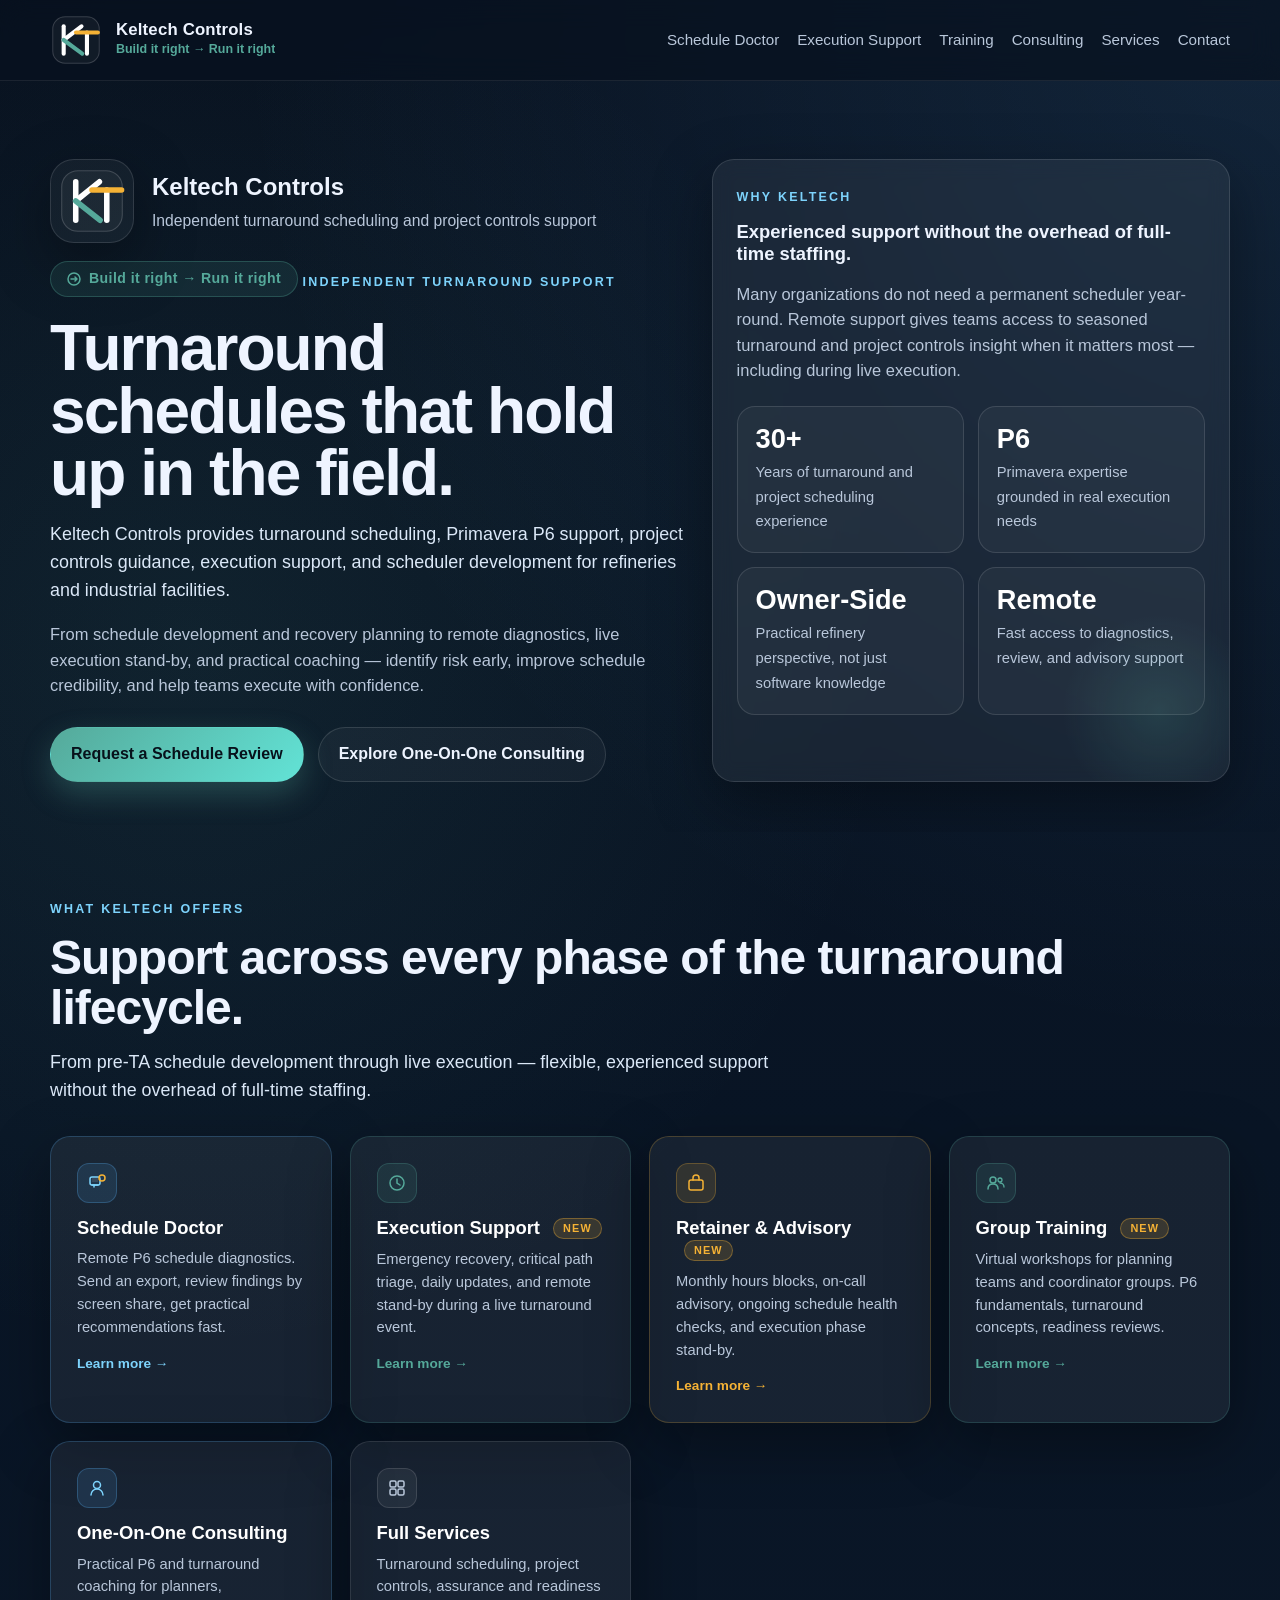
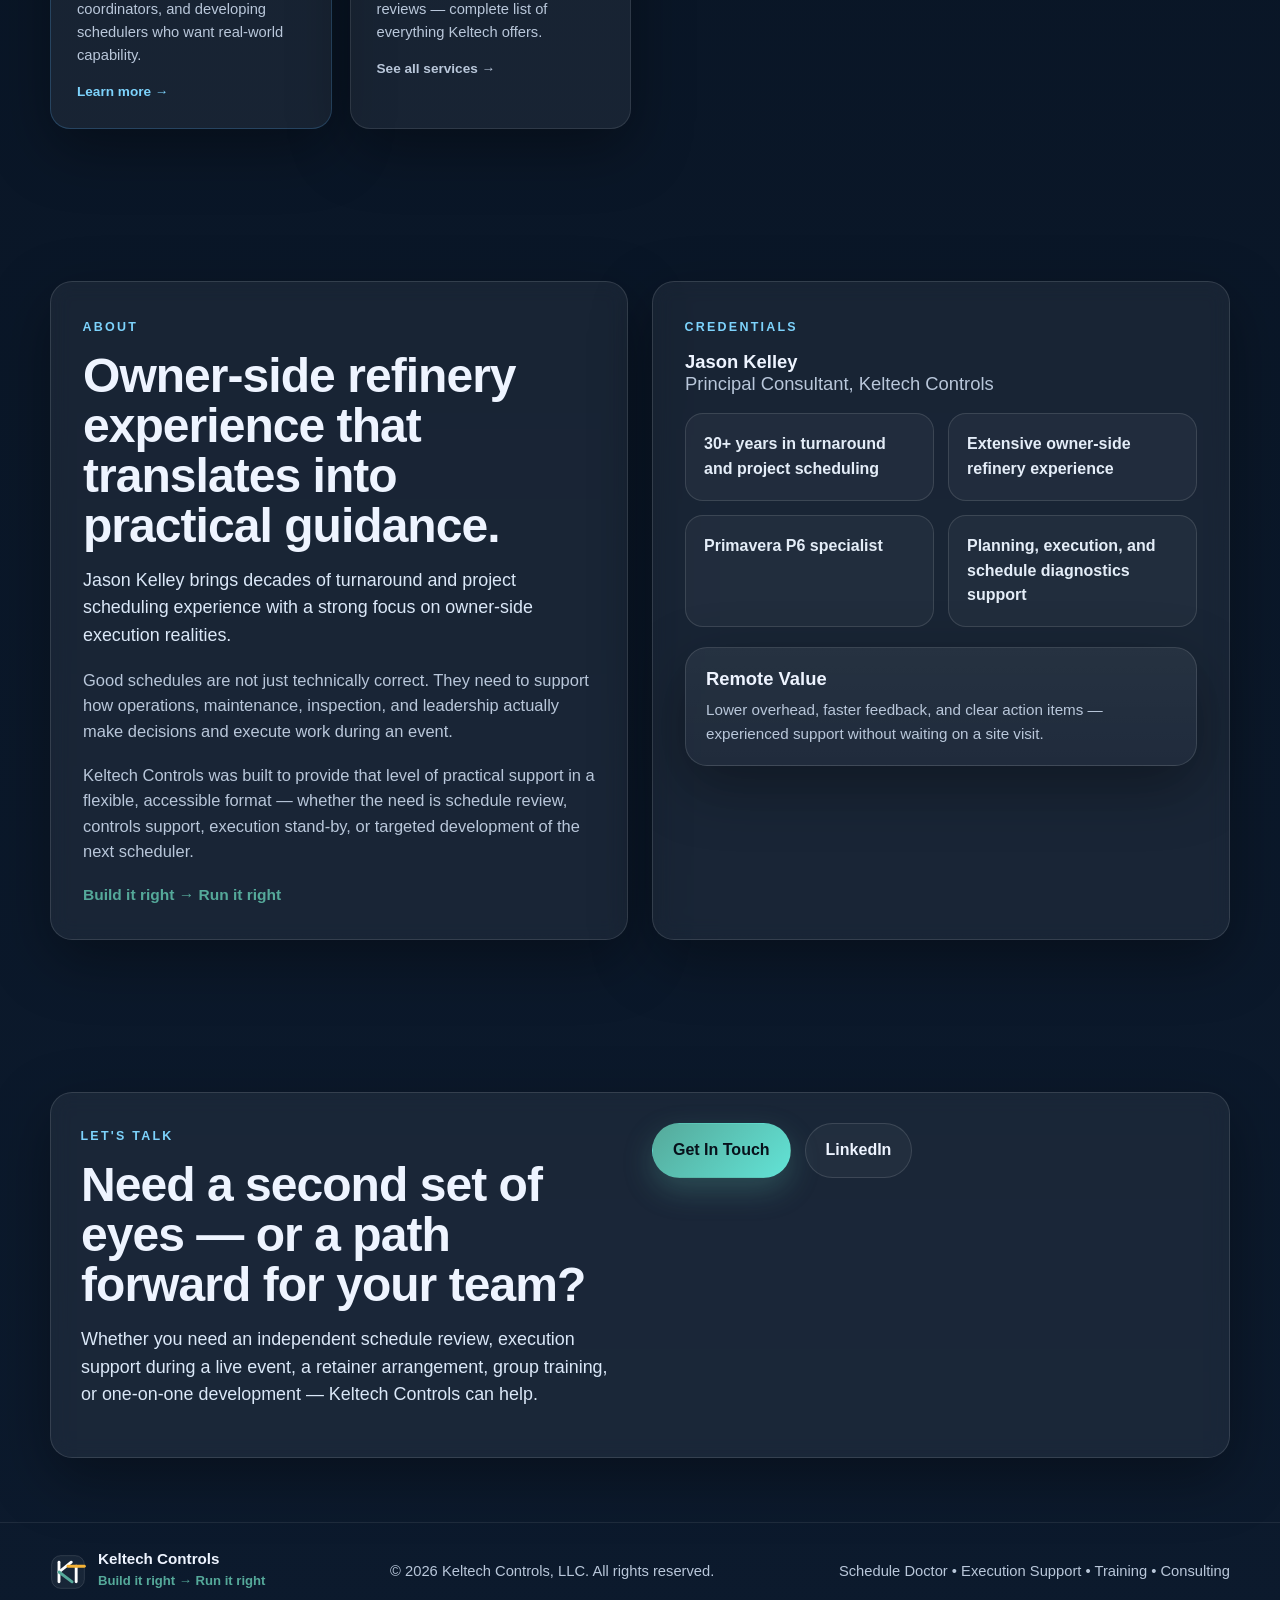
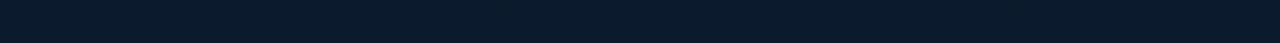
==== index.html @ 92274971 "Update index.html" ====
<!DOCTYPE html>
<html lang="en">
<head>
  <meta charset="UTF-8" />
  <meta name="viewport" content="width=device-width, initial-scale=1.0" />
  <title>Keltech Controls | Turnaround Scheduling and Project Controls</title>
  <meta name="description" content="Keltech Controls provides turnaround scheduling, Primavera P6 support, Schedule Doctor remote diagnostics, execution support, retainer advisory, group training, and one-on-one scheduler development for refineries and industrial facilities." />
  <link rel="stylesheet" href="css/shared.css" />
</head>
<body>

  <!-- NAV -->
  <div class="nav-wrap">
    <div class="container nav">
      <a class="brand" href="index.html">
        <svg class="brand-mark" viewBox="0 0 76 76" fill="none" xmlns="http://www.w3.org/2000/svg" aria-hidden="true">
          <rect x="4" y="4" width="68" height="68" rx="18" fill="rgba(255,255,255,0.04)" stroke="rgba(255,255,255,0.18)" stroke-width="1.5"/>
          <line x1="20" y1="18" x2="20" y2="58" stroke="#FFFFFF" stroke-width="6" stroke-linecap="round"/>
          <line x1="20" y1="38" x2="46" y2="18" stroke="#FFFFFF" stroke-width="6" stroke-linecap="round"/>
          <line x1="20" y1="38" x2="47" y2="58" stroke="#55A99A" stroke-width="6" stroke-linecap="round"/>
          <line x1="54" y1="27" x2="54" y2="58" stroke="#FFFFFF" stroke-width="6" stroke-linecap="round"/>
          <line x1="38" y1="27" x2="70" y2="27" stroke="#F5B235" stroke-width="6" stroke-linecap="round"/>
        </svg>
        <div class="brand-text">
          <strong>Keltech Controls</strong>
          <span>Build it right &#x2192; Run it right</span>
        </div>
      </a>
      <nav class="nav-links">
        <a href="schedule-doctor.html">Schedule Doctor</a>
        <a href="execution-support.html">Execution Support</a>
        <a href="training.html">Training</a>
        <a href="consulting.html">Consulting</a>
        <a href="services.html">Services</a>
        <a href="contact.html">Contact</a>
      </nav>
    </div>
  </div>

  <main id="top">

    <!-- HERO -->
    <section class="hero" style="padding:78px 0 50px;overflow:hidden">
      <div class="container" style="display:grid;grid-template-columns:1.1fr .9fr;gap:28px;align-items:stretch">
        <div>
          <div style="display:flex;align-items:center;gap:18px;margin-bottom:18px">
            <div style="width:84px;height:84px;flex:0 0 84px;border-radius:24px;display:grid;place-items:center;background:rgba(255,255,255,.04);border:1px solid var(--line);box-shadow:var(--shadow)" aria-hidden="true">
              <svg viewBox="0 0 92 92" width="68" height="68" fill="none" xmlns="http://www.w3.org/2000/svg">
                <rect x="5" y="5" width="82" height="82" rx="22" fill="rgba(255,255,255,0.04)" stroke="rgba(255,255,255,0.18)" stroke-width="1.5"/>
                <line x1="24" y1="20" x2="24" y2="72" stroke="#FFFFFF" stroke-width="7.5" stroke-linecap="round"/>
                <line x1="24" y1="46" x2="56" y2="20" stroke="#FFFFFF" stroke-width="7.5" stroke-linecap="round"/>
                <line x1="24" y1="46" x2="57" y2="72" stroke="#55A99A" stroke-width="7.5" stroke-linecap="round"/>
                <line x1="66" y1="31" x2="66" y2="72" stroke="#FFFFFF" stroke-width="7.5" stroke-linecap="round"/>
                <line x1="46" y1="31" x2="86" y2="31" stroke="#F5B235" stroke-width="7.5" stroke-linecap="round"/>
              </svg>
            </div>
            <div>
              <strong style="display:block;font-size:1.5rem;margin-bottom:4px">Keltech Controls</strong>
              <span style="color:var(--muted);font-size:.98rem">Independent turnaround scheduling and project controls support</span>
            </div>
          </div>

          <div class="tagline-pill">
            <svg width="14" height="14" viewBox="0 0 14 14" fill="none" aria-hidden="true">
              <circle cx="7" cy="7" r="6" stroke="#55A99A" stroke-width="1.5"/>
              <path d="M4 7h6M8 5l2 2-2 2" stroke="#55A99A" stroke-width="1.5" stroke-linecap="round" stroke-linejoin="round"/>
            </svg>
            Build it right &#x2192; Run it right
          </div>

          <div class="eyebrow">Independent Turnaround Support</div>
          <h1>Turnaround schedules that hold up in the field.</h1>
          <p class="lead">Keltech Controls provides turnaround scheduling, Primavera P6 support, project controls guidance, execution support, and scheduler development for refineries and industrial facilities.</p>
          <p>From schedule development and recovery planning to remote diagnostics, live execution stand-by, and practical coaching — identify risk early, improve schedule credibility, and help teams execute with confidence.</p>
          <div class="btn-row">
            <a class="btn btn-primary" href="contact.html">Request a Schedule Review</a>
            <a class="btn btn-secondary" href="consulting.html">Explore One-On-One Consulting</a>
          </div>
        </div>

        <div class="glass" style="padding:24px;position:relative;overflow:hidden">
          <div style="content:'';position:absolute;inset:auto -40px -40px auto;width:220px;height:220px;background:radial-gradient(circle,rgba(85,169,154,.18),transparent 62%);pointer-events:none"></div>
          <div class="eyebrow">Why Keltech</div>
          <h3>Experienced support without the overhead of full-time staffing.</h3>
          <p>Many organizations do not need a permanent scheduler year-round. Remote support gives teams access to seasoned turnaround and project controls insight when it matters most — including during live execution.</p>
          <div class="stats">
            <div class="stat"><strong>30+</strong><span>Years of turnaround and project scheduling experience</span></div>
            <div class="stat"><strong>P6</strong><span>Primavera expertise grounded in real execution needs</span></div>
            <div class="stat"><strong>Owner-Side</strong><span>Practical refinery perspective, not just software knowledge</span></div>
            <div class="stat"><strong>Remote</strong><span>Fast access to diagnostics, review, and advisory support</span></div>
          </div>
        </div>
      </div>
    </section>

    <!-- SERVICES OVERVIEW GRID -->
    <section class="section-tight">
      <div class="container">
        <div class="eyebrow">What Keltech Offers</div>
        <h2>Support across every phase of the turnaround lifecycle.</h2>
        <p class="lead" style="max-width:720px">From pre-TA schedule development through live execution — flexible, experienced support without the overhead of full-time staffing.</p>

        <div style="display:grid;grid-template-columns:repeat(auto-fit,minmax(260px,1fr));gap:18px;margin-top:32px">

          <!-- Schedule Doctor -->
          <a href="schedule-doctor.html" style="display:block;text-decoration:none">
            <div class="card" style="border-color:rgba(94,182,255,.22);transition:.2s ease;cursor:pointer" onmouseover="this.style.borderColor='rgba(94,182,255,.5)'" onmouseout="this.style.borderColor='rgba(94,182,255,.22)'">
              <div style="width:40px;height:40px;border-radius:12px;background:rgba(94,182,255,.12);border:1px solid rgba(94,182,255,.25);display:grid;place-items:center;margin-bottom:14px">
                <svg width="20" height="20" viewBox="0 0 20 20" fill="none"><rect x="3" y="4" width="10" height="8" rx="2" stroke="#7DD3FC" stroke-width="1.5"/><line x1="5" y1="12" x2="11" y2="12" stroke="#7DD3FC" stroke-width="1.5" stroke-linecap="round"/><line x1="7" y1="12" x2="7" y2="14" stroke="#7DD3FC" stroke-width="1.5" stroke-linecap="round"/><line x1="5" y1="6" x2="11" y2="6" stroke="rgba(255,255,255,.2)" stroke-width="1"/><line x1="5" y1="8" x2="11" y2="8" stroke="rgba(255,255,255,.2)" stroke-width="1"/><circle cx="15" cy="5" r="3" stroke="#F5B235" stroke-width="1.5"/></svg>
              </div>
              <h3 style="color:#fff;margin-bottom:8px">Schedule Doctor</h3>
              <p style="font-size:.92rem;margin:0">Remote P6 schedule diagnostics. Send an export, review findings by screen share, get practical recommendations fast.</p>
              <div style="margin-top:14px;font-size:.85rem;color:var(--blue2);font-weight:600">Learn more &#x2192;</div>
            </div>
          </a>

          <!-- Execution Support -->
          <a href="execution-support.html" style="display:block;text-decoration:none">
            <div class="card" style="border-color:rgba(85,169,154,.22);transition:.2s ease;cursor:pointer" onmouseover="this.style.borderColor='rgba(85,169,154,.5)'" onmouseout="this.style.borderColor='rgba(85,169,154,.22)'">
              <div style="width:40px;height:40px;border-radius:12px;background:rgba(85,169,154,.12);border:1px solid rgba(85,169,154,.25);display:grid;place-items:center;margin-bottom:14px">
                <svg width="20" height="20" viewBox="0 0 20 20" fill="none"><circle cx="10" cy="10" r="7" stroke="#55A99A" stroke-width="1.5"/><path d="M10 6v4l3 2" stroke="#55A99A" stroke-width="1.5" stroke-linecap="round"/></svg>
              </div>
              <h3 style="color:#fff;margin-bottom:8px">Execution Support <span class="new-badge">New</span></h3>
              <p style="font-size:.92rem;margin:0">Emergency recovery, critical path triage, daily updates, and remote stand-by during a live turnaround event.</p>
              <div style="margin-top:14px;font-size:.85rem;color:var(--teal);font-weight:600">Learn more &#x2192;</div>
            </div>
          </a>

          <!-- Retainer -->
          <a href="execution-support.html#retainer" style="display:block;text-decoration:none">
            <div class="card" style="border-color:rgba(245,178,53,.22);transition:.2s ease;cursor:pointer" onmouseover="this.style.borderColor='rgba(245,178,53,.5)'" onmouseout="this.style.borderColor='rgba(245,178,53,.22)'">
              <div style="width:40px;height:40px;border-radius:12px;background:rgba(245,178,53,.12);border:1px solid rgba(245,178,53,.25);display:grid;place-items:center;margin-bottom:14px">
                <svg width="20" height="20" viewBox="0 0 20 20" fill="none"><rect x="3" y="7" width="14" height="10" rx="2" stroke="#F5B235" stroke-width="1.5"/><path d="M7 7V5a3 3 0 016 0v2" stroke="#F5B235" stroke-width="1.5" stroke-linecap="round"/></svg>
              </div>
              <h3 style="color:#fff;margin-bottom:8px">Retainer &amp; Advisory <span class="new-badge">New</span></h3>
              <p style="font-size:.92rem;margin:0">Monthly hours blocks, on-call advisory, ongoing schedule health checks, and execution phase stand-by.</p>
              <div style="margin-top:14px;font-size:.85rem;color:var(--gold);font-weight:600">Learn more &#x2192;</div>
            </div>
          </a>

          <!-- Group Training -->
          <a href="training.html" style="display:block;text-decoration:none">
            <div class="card" style="border-color:rgba(85,169,154,.22);transition:.2s ease;cursor:pointer" onmouseover="this.style.borderColor='rgba(85,169,154,.5)'" onmouseout="this.style.borderColor='rgba(85,169,154,.22)'">
              <div style="width:40px;height:40px;border-radius:12px;background:rgba(85,169,154,.12);border:1px solid rgba(85,169,154,.25);display:grid;place-items:center;margin-bottom:14px">
                <svg width="20" height="20" viewBox="0 0 20 20" fill="none"><circle cx="7" cy="7" r="3" stroke="#55A99A" stroke-width="1.5"/><circle cx="14" cy="7" r="2" stroke="#55A99A" stroke-width="1.3"/><path d="M2 16c0-3 2-5 5-5s5 2 5 5" stroke="#55A99A" stroke-width="1.5" stroke-linecap="round"/><path d="M14 10c2 0 4 1.5 4 4" stroke="#55A99A" stroke-width="1.3" stroke-linecap="round"/></svg>
              </div>
              <h3 style="color:#fff;margin-bottom:8px">Group Training <span class="new-badge">New</span></h3>
              <p style="font-size:.92rem;margin:0">Virtual workshops for planning teams and coordinator groups. P6 fundamentals, turnaround concepts, readiness reviews.</p>
              <div style="margin-top:14px;font-size:.85rem;color:var(--teal);font-weight:600">Learn more &#x2192;</div>
            </div>
          </a>

          <!-- One-on-One -->
          <a href="consulting.html" style="display:block;text-decoration:none">
            <div class="card" style="border-color:rgba(94,182,255,.22);transition:.2s ease;cursor:pointer" onmouseover="this.style.borderColor='rgba(94,182,255,.5)'" onmouseout="this.style.borderColor='rgba(94,182,255,.22)'">
              <div style="width:40px;height:40px;border-radius:12px;background:rgba(94,182,255,.12);border:1px solid rgba(94,182,255,.25);display:grid;place-items:center;margin-bottom:14px">
                <svg width="20" height="20" viewBox="0 0 20 20" fill="none"><circle cx="10" cy="7" r="3.5" stroke="#7DD3FC" stroke-width="1.5"/><path d="M4 17c0-3.5 2.7-6 6-6s6 2.5 6 6" stroke="#7DD3FC" stroke-width="1.5" stroke-linecap="round"/></svg>
              </div>
              <h3 style="color:#fff;margin-bottom:8px">One-On-One Consulting</h3>
              <p style="font-size:.92rem;margin:0">Practical P6 and turnaround coaching for planners, coordinators, and developing schedulers who want real-world capability.</p>
              <div style="margin-top:14px;font-size:.85rem;color:var(--blue2);font-weight:600">Learn more &#x2192;</div>
            </div>
          </a>

          <!-- Full Services -->
          <a href="services.html" style="display:block;text-decoration:none">
            <div class="card" style="border-color:rgba(255,255,255,.10);transition:.2s ease;cursor:pointer" onmouseover="this.style.borderColor='rgba(255,255,255,.25)'" onmouseout="this.style.borderColor='rgba(255,255,255,.10)'">
              <div style="width:40px;height:40px;border-radius:12px;background:rgba(255,255,255,.06);border:1px solid rgba(255,255,255,.12);display:grid;place-items:center;margin-bottom:14px">
                <svg width="20" height="20" viewBox="0 0 20 20" fill="none"><rect x="3" y="3" width="6" height="6" rx="1.5" stroke="#b9c7da" stroke-width="1.5"/><rect x="11" y="3" width="6" height="6" rx="1.5" stroke="#b9c7da" stroke-width="1.5"/><rect x="3" y="11" width="6" height="6" rx="1.5" stroke="#b9c7da" stroke-width="1.5"/><rect x="11" y="11" width="6" height="6" rx="1.5" stroke="#b9c7da" stroke-width="1.5"/></svg>
              </div>
              <h3 style="color:#fff;margin-bottom:8px">Full Services</h3>
              <p style="font-size:.92rem;margin:0">Turnaround scheduling, project controls, assurance and readiness reviews — complete list of everything Keltech offers.</p>
              <div style="margin-top:14px;font-size:.85rem;color:var(--muted);font-weight:600">See all services &#x2192;</div>
            </div>
          </a>

        </div>
      </div>
    </section>

    <!-- ABOUT SNIPPET -->
    <section class="section">
      <div class="container two-col">
        <div class="glass" style="padding:32px">
          <div class="eyebrow">About</div>
          <h2>Owner-side refinery experience that translates into practical guidance.</h2>
          <p class="lead">Jason Kelley brings decades of turnaround and project scheduling experience with a strong focus on owner-side execution realities.</p>
          <p>Good schedules are not just technically correct. They need to support how operations, maintenance, inspection, and leadership actually make decisions and execute work during an event.</p>
          <p>Keltech Controls was built to provide that level of practical support in a flexible, accessible format — whether the need is schedule review, controls support, execution stand-by, or targeted development of the next scheduler.</p>
          <p style="color:var(--teal);font-weight:600;font-size:.97rem;margin-bottom:0">Build it right &#x2192; Run it right</p>
        </div>

        <div class="glass" style="padding:32px">
          <div class="eyebrow">Credentials</div>
          <h3>Jason Kelley<br><span style="color:var(--muted);font-weight:400">Principal Consultant, Keltech Controls</span></h3>
          <div class="credentials">
            <div class="credential">30+ years in turnaround and project scheduling</div>
            <div class="credential">Extensive owner-side refinery experience</div>
            <div class="credential">Primavera P6 specialist</div>
            <div class="credential">Planning, execution, and schedule diagnostics support</div>
          </div>
          <div class="highlight-box" style="margin-top:20px;padding:20px">
            <h3 style="margin-bottom:8px">Remote Value</h3>
            <p style="margin:0;font-size:.95rem">Lower overhead, faster feedback, and clear action items — experienced support without waiting on a site visit.</p>
          </div>
        </div>
      </div>
    </section>

    <!-- CONTACT -->
    <section id="contact" class="section-tight">
      <div class="container">
        <div class="glass" style="padding:30px">
          <div class="two-col">
            <div>
              <div class="eyebrow">Let's Talk</div>
              <h2>Need a second set of eyes — or a path forward for your team?</h2>
              <p class="lead">Whether you need an independent schedule review, execution support during a live event, a retainer arrangement, group training, or one-on-one development — Keltech Controls can help.</p>
            </div>
            <div>
              <div class="btn-row" style="margin-top:0">
                <a class="btn btn-primary" href="contact.html">Get In Touch</a>
                <a class="btn btn-secondary" href="https://www.linkedin.com/in/jason-kelley-pmp-21aa15128" target="_blank" rel="noopener">LinkedIn</a>
              </div>

            </div>
          </div>
        </div>
      </div>
    </section>

  </main>

  <!-- FOOTER -->
  <footer>
    <div class="container footer-row">
      <div class="footer-brand">
        <svg viewBox="0 0 44 44" width="36" height="36" fill="none" xmlns="http://www.w3.org/2000/svg" aria-hidden="true">
          <rect x="2" y="2" width="40" height="40" rx="11" fill="rgba(255,255,255,0.05)" stroke="rgba(255,255,255,0.15)" stroke-width="1"/>
          <line x1="11" y1="10" x2="11" y2="34" stroke="#FFFFFF" stroke-width="3.5" stroke-linecap="round"/>
          <line x1="11" y1="22" x2="26" y2="10" stroke="#FFFFFF" stroke-width="3.5" stroke-linecap="round"/>
          <line x1="11" y1="22" x2="27" y2="34" stroke="#55A99A" stroke-width="3.5" stroke-linecap="round"/>
          <line x1="32" y1="15" x2="32" y2="34" stroke="#FFFFFF" stroke-width="3.5" stroke-linecap="round"/>
          <line x1="22" y1="15" x2="42" y2="15" stroke="#F5B235" stroke-width="3.5" stroke-linecap="round"/>
        </svg>
        <div class="footer-brand-text">
          <strong>Keltech Controls</strong>
          <span>Build it right &#x2192; Run it right</span>
        </div>
      </div>
      <div class="small" style="text-align:center">&#169; 2026 Keltech Controls, LLC. All rights reserved.</div>
      <div class="small" style="text-align:right">
        <a href="schedule-doctor.html" style="color:var(--muted)">Schedule Doctor</a> &#x2022;
        <a href="execution-support.html" style="color:var(--muted)">Execution Support</a> &#x2022;
        <a href="training.html" style="color:var(--muted)">Training</a> &#x2022;
        <a href="consulting.html" style="color:var(--muted)">Consulting</a>
      </div>
    </div>
  </footer>

</body>
</html>
---- css/shared.css ----
:root{
  --bg:#08111f;
  --bg2:#0d1b2e;
  --panel:rgba(255,255,255,.06);
  --panel2:rgba(255,255,255,.04);
  --text:#eef4ff;
  --muted:#b9c7da;
  --line:rgba(255,255,255,.12);
  --blue:#5eb6ff;
  --blue2:#7dd3fc;
  --teal:#55A99A;
  --teal-light:#62e3d6;
  --gold:#F5B235;
  --shadow:0 20px 60px rgba(0,0,0,.35);
  --radius:22px;
  --max:1180px;
}

*{box-sizing:border-box}
html{scroll-behavior:smooth}
body{
  margin:0;
  font-family:Inter,Segoe UI,Roboto,Arial,sans-serif;
  color:var(--text);
  background:
    radial-gradient(circle at top right, rgba(94,182,255,.12), transparent 30%),
    radial-gradient(circle at 15% 20%, rgba(85,169,154,.10), transparent 25%),
    linear-gradient(180deg, #08111f 0%, #091525 35%, #0c1a2d 100%);
  line-height:1.55;
}

a{color:inherit;text-decoration:none}
.container{width:min(var(--max), calc(100% - 32px)); margin:0 auto}
.section{padding:88px 0}
.section-tight{padding:64px 0}
.eyebrow{
  display:inline-block;
  font-size:.78rem;
  letter-spacing:.18em;
  text-transform:uppercase;
  color:var(--blue2);
  margin-bottom:14px;
  font-weight:700;
}
h1,h2,h3{margin:0 0 16px}
h1{font-size:clamp(2.4rem,5vw,5rem);line-height:.98;letter-spacing:-.03em}
h2{font-size:clamp(1.9rem,3.8vw,3rem);line-height:1.04;letter-spacing:-.02em}
h3{font-size:1.15rem;line-height:1.2}
p{margin:0 0 18px;color:var(--muted);font-size:1.03rem}
.lead{font-size:1.12rem;color:#dbe8f8}

.glass{
  background:var(--panel);
  border:1px solid var(--line);
  border-radius:var(--radius);
  backdrop-filter:blur(10px);
  box-shadow:var(--shadow);
}
.card{
  padding:26px;
  background:var(--panel);
  border:1px solid var(--line);
  border-radius:20px;
  box-shadow:var(--shadow);
  height:100%;
}
.highlight-box{
  padding:28px;
  border-radius:22px;
  background:linear-gradient(180deg,rgba(255,255,255,.06),rgba(255,255,255,.03));
  border:1px solid var(--line);
  box-shadow:var(--shadow);
}
.tagline-pill{
  display:inline-flex;
  align-items:center;
  gap:8px;
  padding:6px 16px;
  border-radius:999px;
  background:rgba(85,169,154,.12);
  border:1px solid rgba(85,169,154,.30);
  color:var(--teal);
  font-size:.88rem;
  font-weight:600;
  letter-spacing:.03em;
  margin-bottom:20px;
}
.new-badge{
  display:inline-block;
  font-size:.68rem;
  letter-spacing:.10em;
  text-transform:uppercase;
  font-weight:700;
  padding:3px 9px;
  border-radius:999px;
  background:rgba(245,178,53,.15);
  border:1px solid rgba(245,178,53,.35);
  color:var(--gold);
  margin-left:8px;
  vertical-align:middle;
  position:relative;
  top:-1px;
}
.coming-badge{
  display:inline-block;font-size:.65rem;letter-spacing:.10em;text-transform:uppercase;
  font-weight:700;padding:2px 8px;border-radius:999px;
  background:rgba(94,182,255,.12);border:1px solid rgba(94,182,255,.30);
  color:var(--blue2);margin-left:8px;vertical-align:middle;position:relative;top:-1px;
}

.btn-row{display:flex;flex-wrap:wrap;gap:14px;margin-top:28px}
.btn{
  display:inline-flex;
  align-items:center;
  justify-content:center;
  gap:10px;
  padding:14px 20px;
  border-radius:999px;
  font-weight:700;
  transition:.2s ease;
  border:1px solid transparent;
  font-size:1rem;
}
.btn-primary{
  background:linear-gradient(135deg,var(--teal),var(--teal-light));
  color:#07111b;
  box-shadow:0 12px 30px rgba(85,169,154,.30);
}
.btn-primary:hover{transform:translateY(-1px)}
.btn-secondary{
  border-color:var(--line);
  background:rgba(255,255,255,.04);
  color:var(--text);
}
.btn-secondary:hover{background:rgba(255,255,255,.08);transform:translateY(-1px)}
.btn-gold{
  background:linear-gradient(135deg,var(--gold),#ffcf6b);
  color:#07111b;
  box-shadow:0 12px 30px rgba(245,178,53,.25);
}
.btn-gold:hover{transform:translateY(-1px)}

/* NAV */
.nav-wrap{
  position:sticky;top:0;z-index:100;
  backdrop-filter:blur(14px);
  background:rgba(8,17,31,.72);
  border-bottom:1px solid rgba(255,255,255,.08);
}
.nav{
  min-height:80px;
  display:flex;align-items:center;justify-content:space-between;gap:18px;
}
.brand{display:flex;align-items:center;gap:14px;min-width:0}
.brand-mark{width:52px;height:52px;flex:0 0 52px}
.brand-text{display:flex;flex-direction:column;min-width:0}
.brand-text strong{font-size:1.05rem;line-height:1.1;letter-spacing:.01em}
.brand-text span{font-size:.78rem;color:var(--teal);font-weight:600;white-space:nowrap;overflow:hidden;text-overflow:ellipsis}
.nav-links{display:flex;align-items:center;gap:18px;flex-wrap:wrap;justify-content:flex-end}
.nav-links a{color:var(--muted);font-size:.95rem;transition:.15s}
.nav-links a:hover{color:var(--text)}
.nav-links a.active{color:var(--teal)}

/* FOOTER */
footer{padding:28px 0 50px;border-top:1px solid rgba(255,255,255,.08)}
.footer-row{display:flex;align-items:center;justify-content:space-between;gap:18px;flex-wrap:wrap}
.footer-brand{display:flex;align-items:center;gap:12px}
.footer-brand-text strong{display:block;font-size:.95rem;line-height:1.1}
.footer-brand-text span{font-size:.82rem;color:var(--teal);font-weight:600}
.small{font-size:.92rem;color:var(--muted)}

/* LAYOUT HELPERS */
.two-col{display:grid;grid-template-columns:1fr 1fr;gap:24px;align-items:stretch}
.three-col{display:grid;grid-template-columns:repeat(3,1fr);gap:22px}
.four-col{display:grid;grid-template-columns:repeat(4,1fr);gap:18px}

.card ul,.checklist{margin:14px 0 0;padding:0;list-style:none}
.card li,.checklist li{padding:10px 0;border-top:1px solid rgba(255,255,255,.08);color:var(--muted)}
.card li:first-child,.checklist li:first-child{border-top:none;padding-top:0}

.package-card{
  padding:24px;border-radius:20px;
  background:linear-gradient(180deg,rgba(85,169,154,.10),rgba(255,255,255,.04));
  border:1px solid rgba(85,169,154,.28);
  box-shadow:var(--shadow);height:100%;
}
.package-card-gold{
  padding:24px;border-radius:20px;
  background:linear-gradient(180deg,rgba(245,178,53,.10),rgba(255,255,255,.04));
  border:1px solid rgba(245,178,53,.28);
  box-shadow:var(--shadow);height:100%;
}
.package-card-gold h3{color:#fff}
.package-card-gold ul{margin:14px 0 0;padding:0;list-style:none}
.package-card-gold li{padding:9px 0;border-top:1px solid rgba(255,255,255,.08);color:var(--muted);font-size:.95rem}
.package-card-gold li:first-child{border-top:none;padding-top:0}

.step{padding:22px;border-radius:20px;background:rgba(255,255,255,.04);border:1px solid var(--line);height:100%}
.step-number{
  display:inline-grid;place-items:center;width:34px;height:34px;margin-bottom:14px;
  border-radius:999px;background:linear-gradient(135deg,var(--teal),var(--teal-light));
  color:#08111f;font-weight:800;
}

.pill-grid{display:grid;grid-template-columns:repeat(2,minmax(0,1fr));gap:12px;margin-top:16px}
.pill{
  padding:14px 16px;border-radius:16px;
  background:rgba(255,255,255,.05);border:1px solid var(--line);
  color:#dfe8f5;font-weight:600;font-size:.95rem;
}

.exec-panel{
  padding:36px;border-radius:var(--radius);
  background:linear-gradient(135deg,rgba(85,169,154,.14),rgba(94,182,255,.08));
  border:1px solid rgba(85,169,154,.35);
  box-shadow:var(--shadow);
}
.exec-items{display:grid;grid-template-columns:repeat(2,1fr);gap:16px;margin:24px 0}
.exec-item{padding:18px;border-radius:18px;background:rgba(0,0,0,.20);border:1px solid rgba(255,255,255,.09)}
.exec-item-title{font-size:.95rem;font-weight:700;color:#fff;margin-bottom:6px;display:flex;align-items:center;gap:8px}
.exec-item-title::before{content:"";display:inline-block;width:8px;height:8px;border-radius:50%;background:var(--teal);flex-shrink:0}
.exec-item p{font-size:.9rem;margin:0;color:var(--muted)}

.training-table{width:100%;border-collapse:collapse;margin-top:24px}
.training-table tr{border-top:1px solid rgba(255,255,255,.08)}
.training-table tr:first-child{border-top:none}
.training-table td{padding:20px 16px;vertical-align:top}
.training-table td:first-child{width:240px;font-weight:700;color:#fff;font-size:.97rem;white-space:nowrap}
.training-table td:last-child{color:var(--muted);font-size:.95rem;line-height:1.6}

.credentials{display:grid;grid-template-columns:repeat(2,1fr);gap:14px;margin-top:18px}
.credential{padding:18px;border-radius:18px;background:rgba(255,255,255,.04);border:1px solid var(--line);font-weight:600;color:#e4edf8}

.stats{display:grid;grid-template-columns:repeat(2,1fr);gap:14px;margin-top:22px}
.stat{padding:18px;border-radius:18px;background:rgba(255,255,255,.04);border:1px solid var(--line)}
.stat strong{display:block;font-size:1.7rem;line-height:1;margin-bottom:8px;color:#fff}
.stat span{color:var(--muted);font-size:.92rem}

@media(max-width:980px){
  .two-col,.three-col{grid-template-columns:1fr}
  .four-col{grid-template-columns:1fr 1fr}
  .exec-items{grid-template-columns:1fr}
}
@media(max-width:680px){
  .nav{min-height:auto;padding:14px 0;align-items:flex-start;flex-direction:column}
  .nav-links{justify-content:flex-start}
  .stats,.pill-grid,.credentials,.four-col{grid-template-columns:1fr}
  .section{padding:72px 0}
  .section-tight{padding:54px 0}
  .training-table td:first-child{white-space:normal;width:auto}
  .training-table{display:block}
  .training-table tr{display:block;padding:16px 0}
  .training-table td{display:block;padding:4px 0}
}
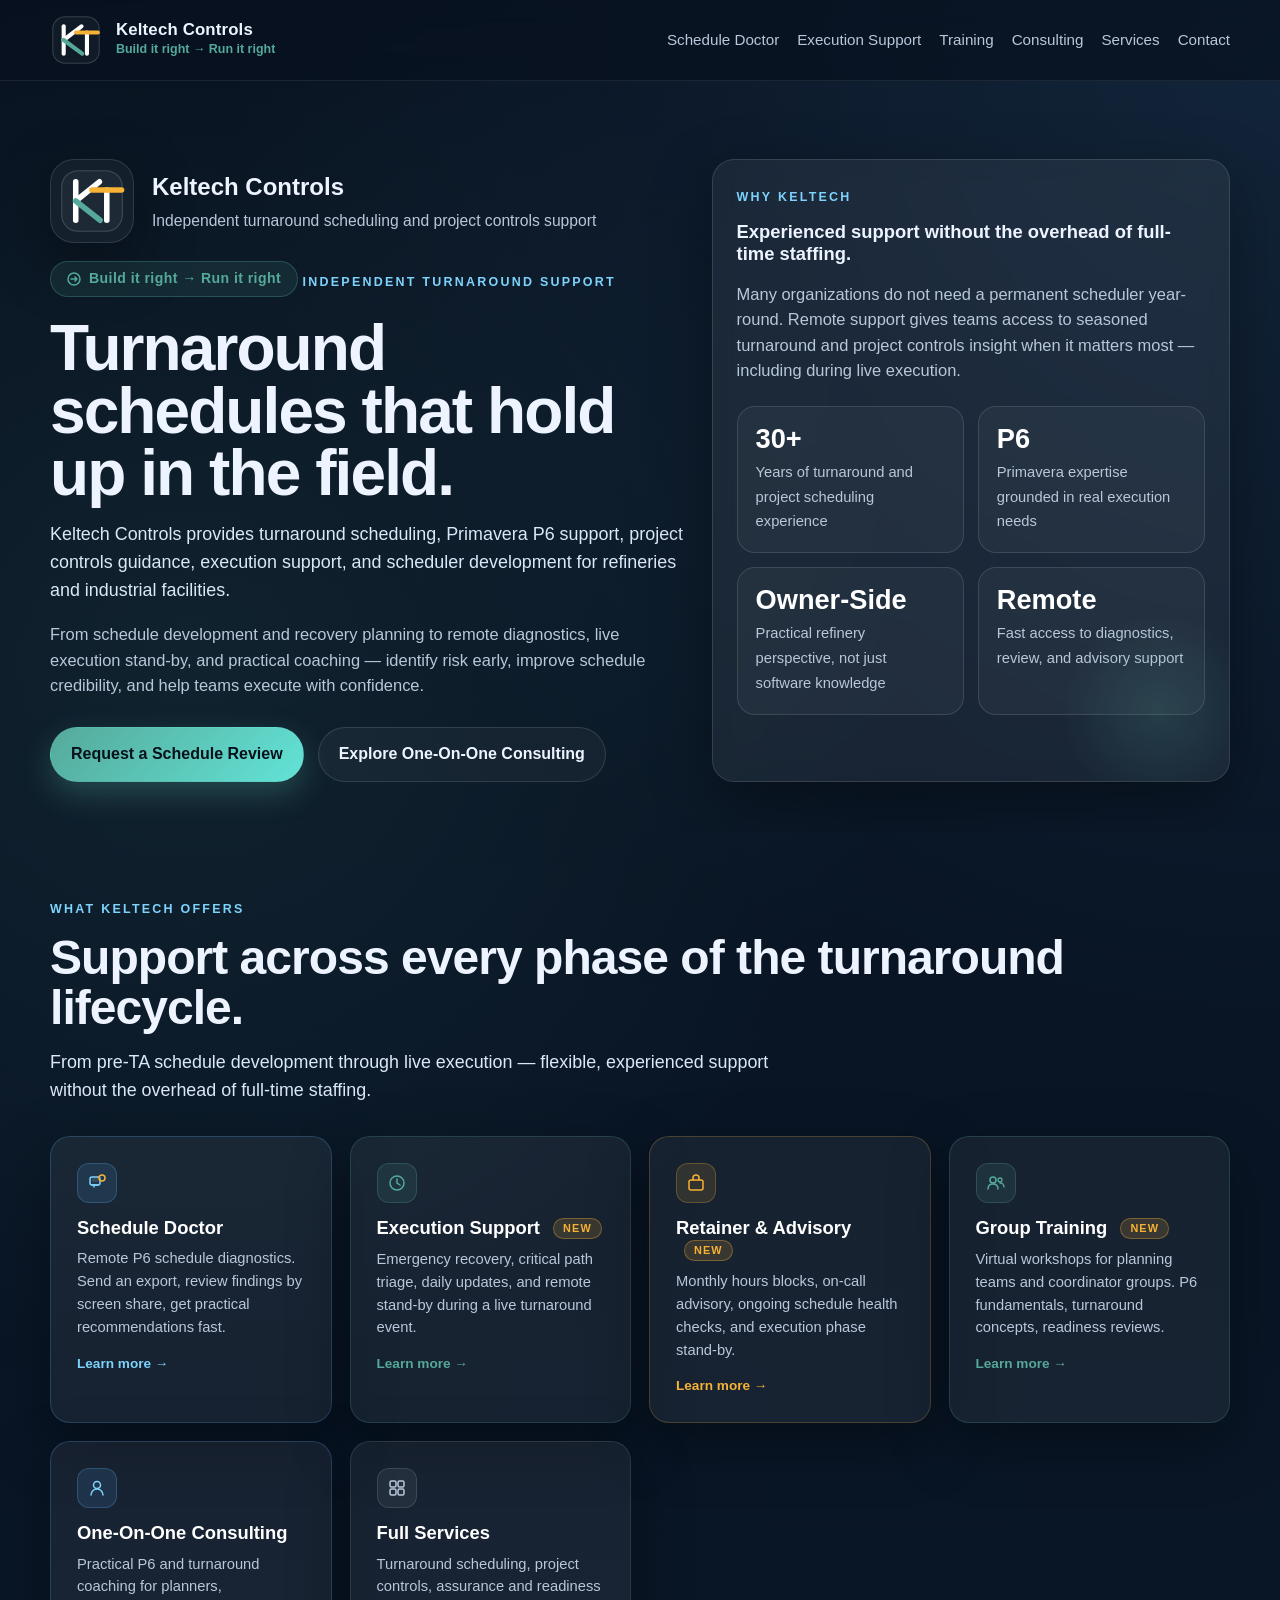
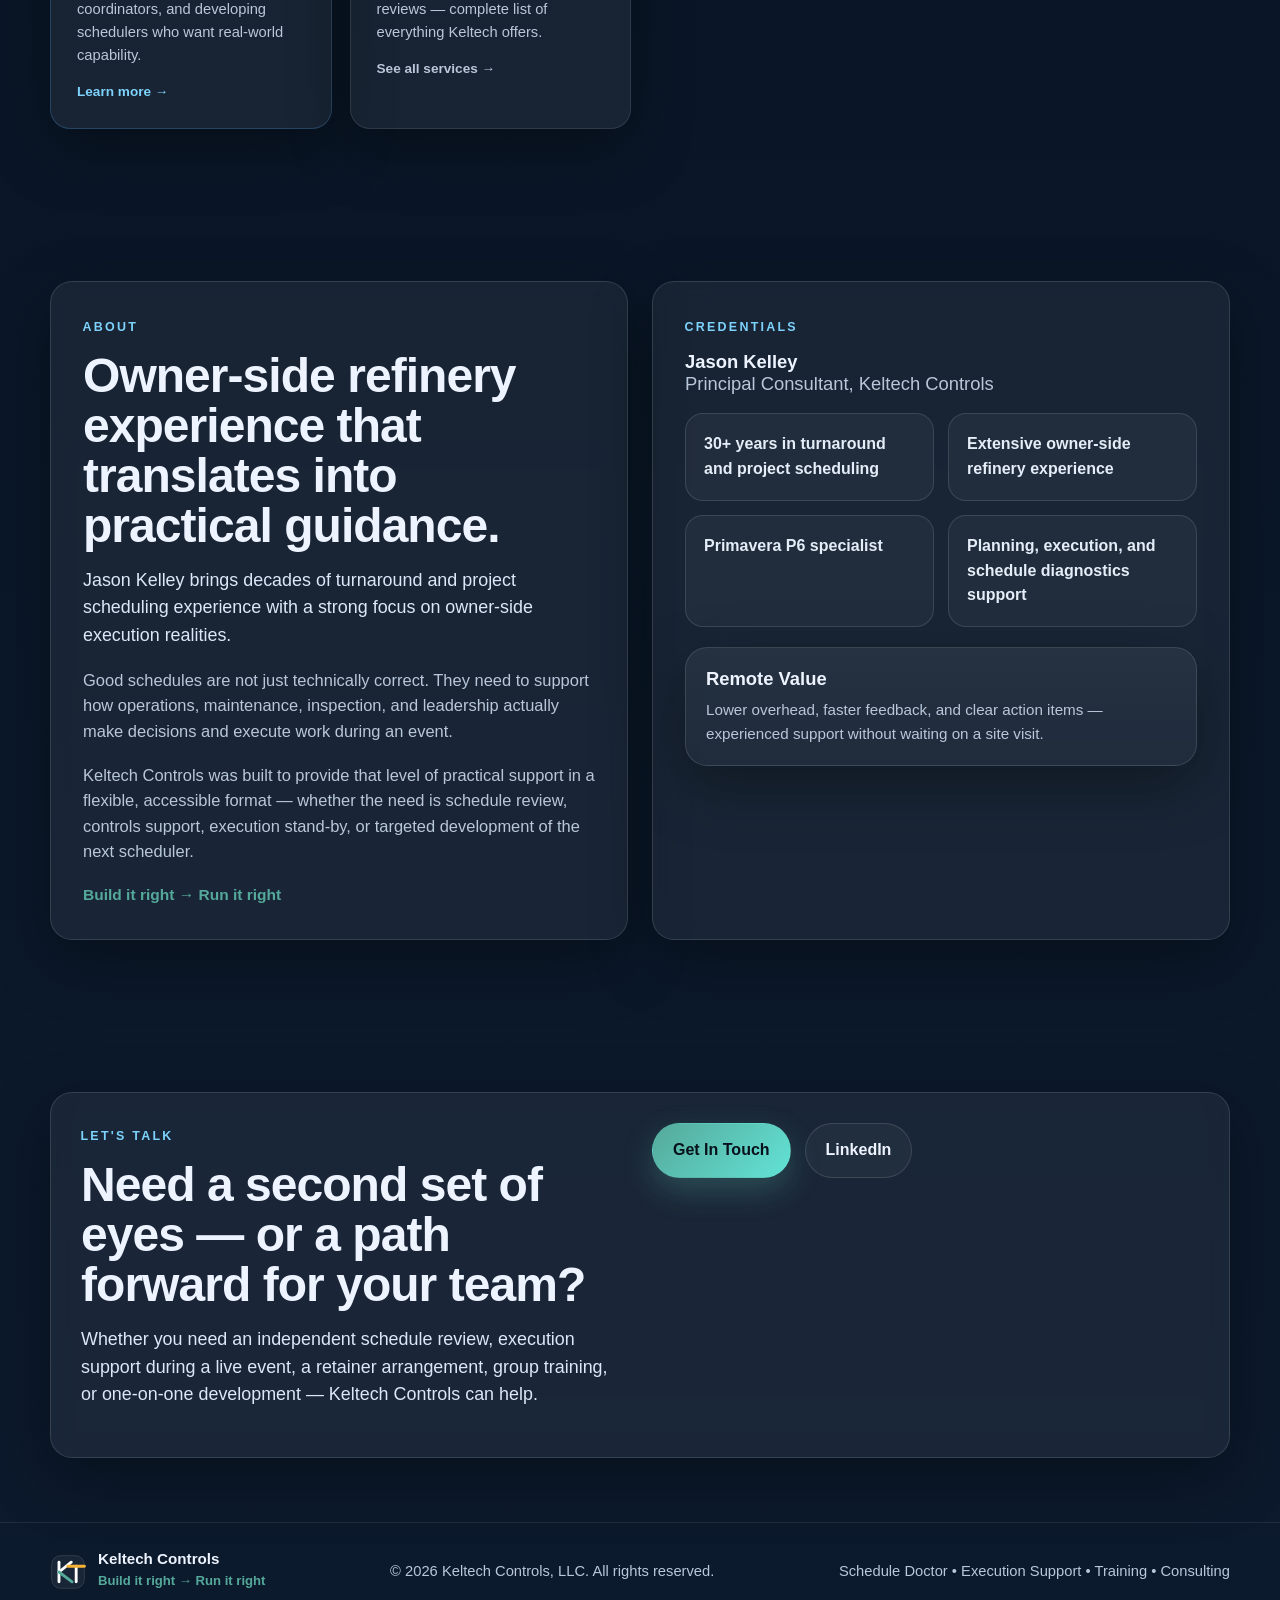
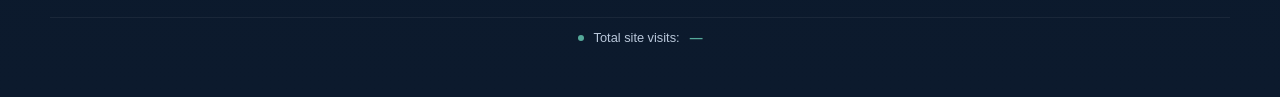
==== commit 9cbab64d: "Update index.html" ====
--- a/index.html
+++ b/index.html
@@ -6,6 +6,13 @@
   <title>Keltech Controls | Turnaround Scheduling and Project Controls</title>
   <meta name="description" content="Keltech Controls provides turnaround scheduling, Primavera P6 support, Schedule Doctor remote diagnostics, execution support, retainer advisory, group training, and one-on-one scheduler development for refineries and industrial facilities." />
   <link rel="stylesheet" href="css/shared.css" />
+  <style>
+    .counter-bar{display:flex;align-items:center;justify-content:center;gap:10px;padding:10px 0 0;border-top:1px solid rgba(255,255,255,.06);margin-top:24px;width:100%}
+    .counter-dot{width:6px;height:6px;border-radius:50%;background:var(--teal);animation:pulse 2s ease-in-out infinite;flex-shrink:0}
+    @keyframes pulse{0%,100%{opacity:1;transform:scale(1)}50%{opacity:.5;transform:scale(.8)}}
+    .counter-label{font-size:.8rem;color:var(--muted)}
+    .counter-num{font-size:.8rem;color:var(--teal);font-weight:700}
+  </style>
 </head>
 <body>
 
@@ -256,7 +263,20 @@
         <a href="consulting.html" style="color:var(--muted)">Consulting</a>
       </div>
     </div>
+    <div class="container">
+      <div class="counter-bar">
+        <div class="counter-dot"></div>
+        <span class="counter-label">Total site visits:</span>
+        <span class="counter-num" id="visit-count">—</span>
+      </div>
+    </div>
   </footer>
+  <script>
+    fetch('https://api.countapi.xyz/hit/keltechcontrols.com/pageviews')
+      .then(r => r.json())
+      .then(d => { if (d && d.value) document.getElementById('visit-count').textContent = d.value.toLocaleString(); })
+      .catch(() => {});
+  </script>
 
 </body>
 </html>
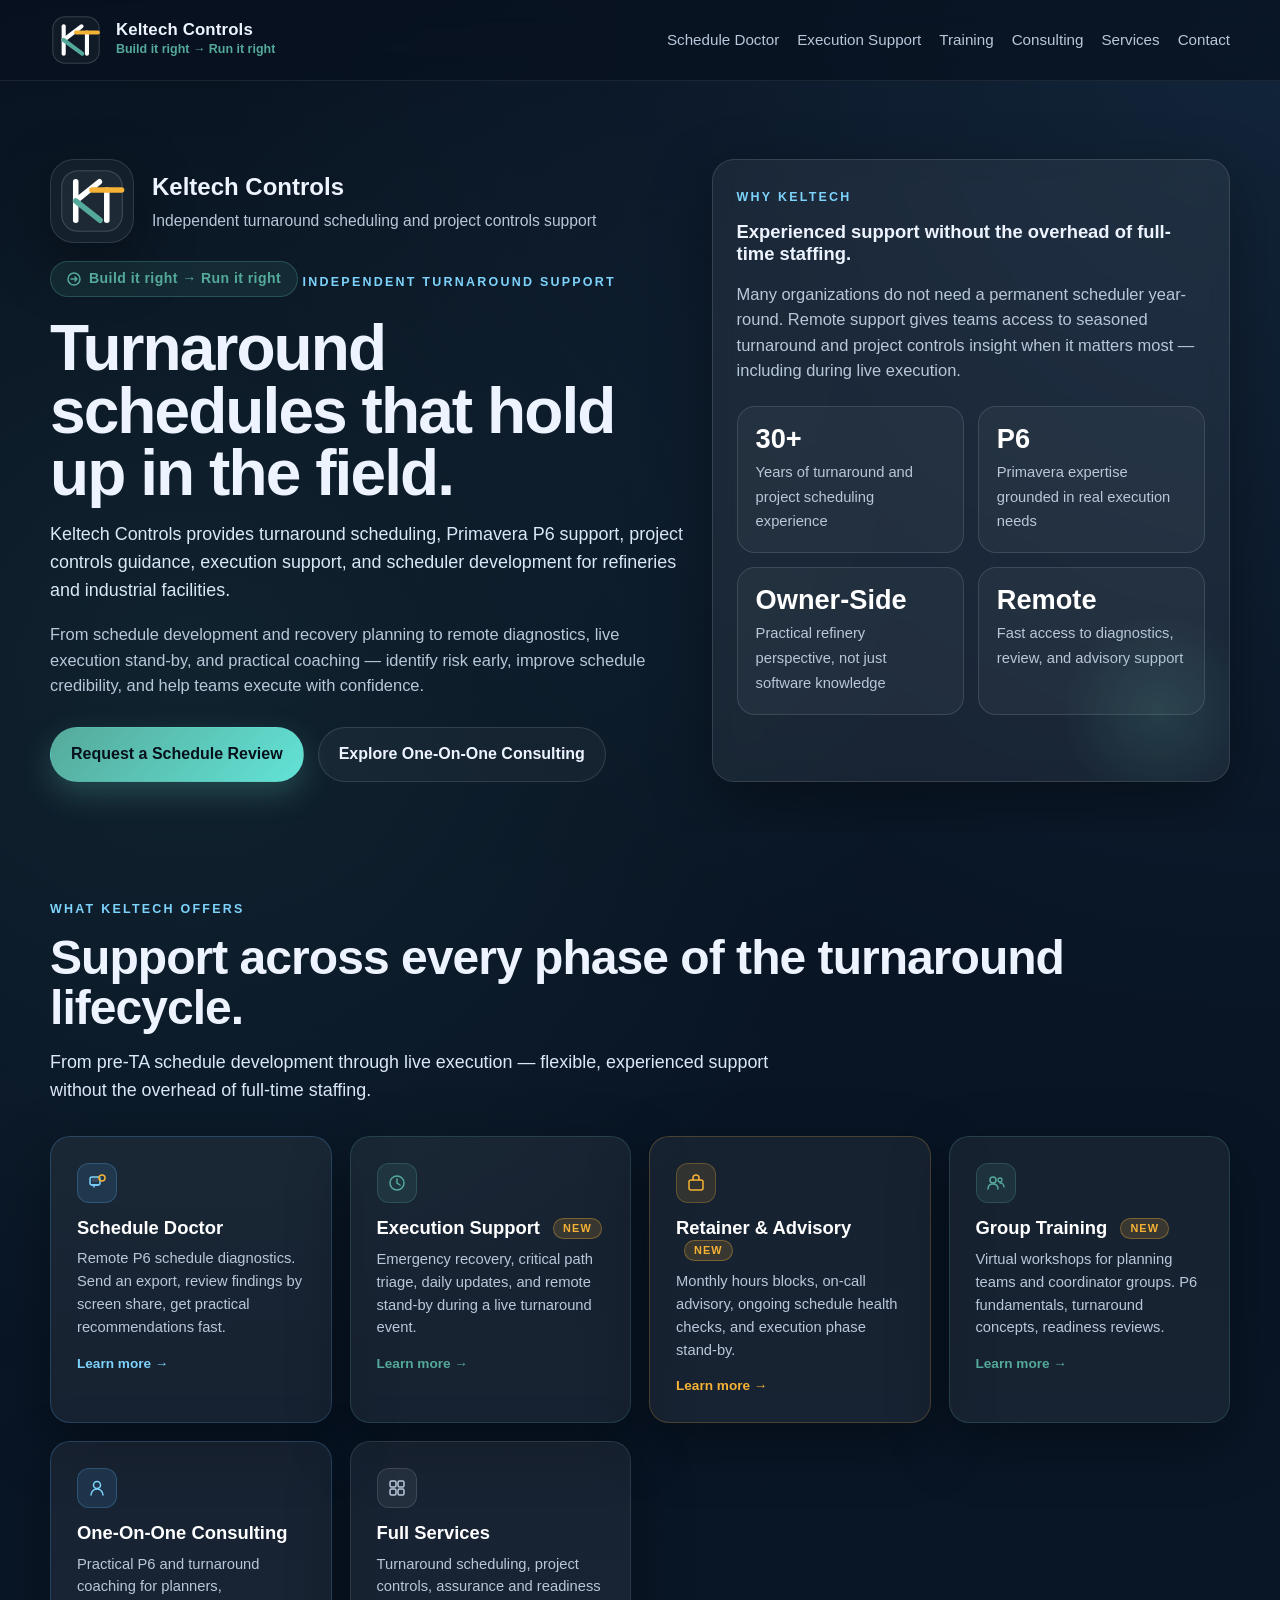
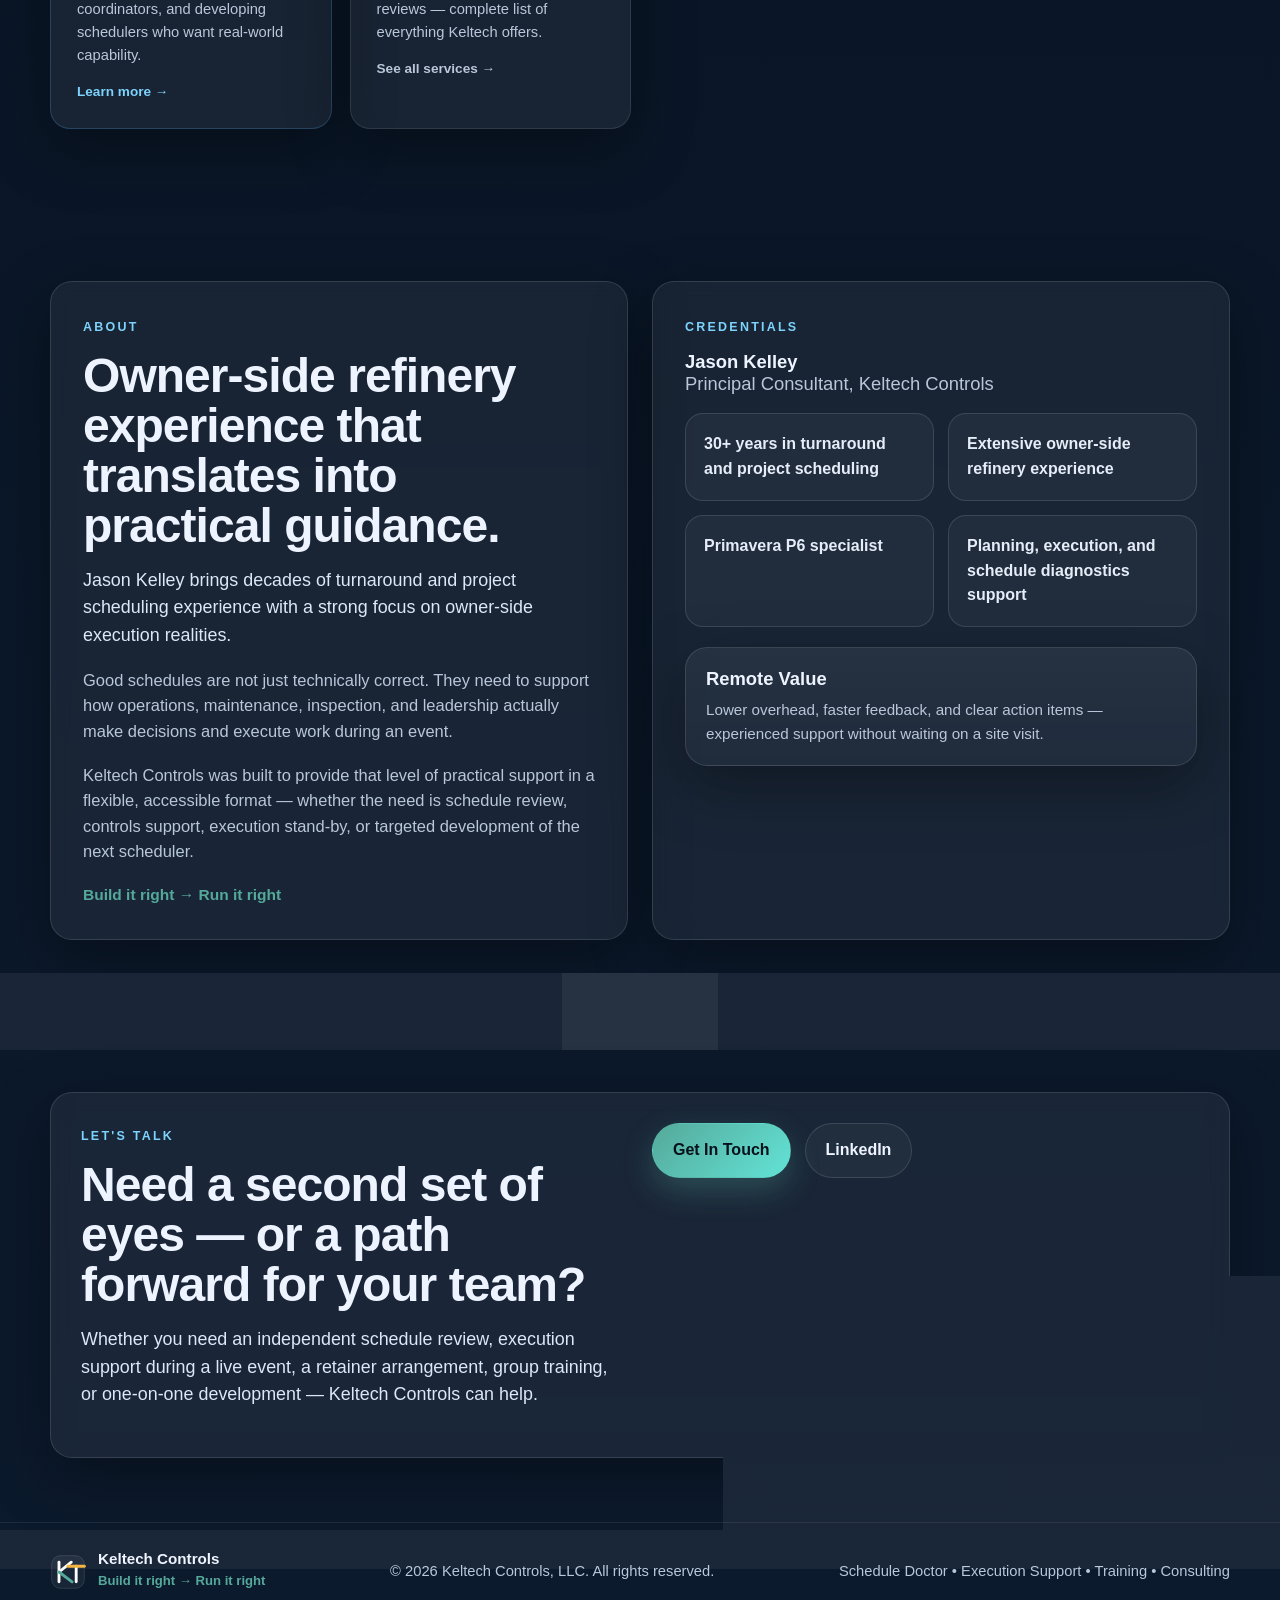
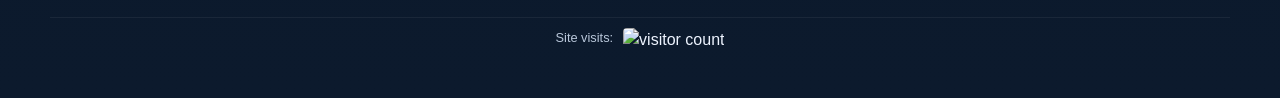
==== commit ed82d3a2: "Update index.html" ====
--- a/index.html
+++ b/index.html
@@ -8,10 +8,8 @@
   <link rel="stylesheet" href="css/shared.css" />
   <style>
     .counter-bar{display:flex;align-items:center;justify-content:center;gap:10px;padding:10px 0 0;border-top:1px solid rgba(255,255,255,.06);margin-top:24px;width:100%}
-    .counter-dot{width:6px;height:6px;border-radius:50%;background:var(--teal);animation:pulse 2s ease-in-out infinite;flex-shrink:0}
-    @keyframes pulse{0%,100%{opacity:1;transform:scale(1)}50%{opacity:.5;transform:scale(.8)}}
     .counter-label{font-size:.8rem;color:var(--muted)}
-    .counter-num{font-size:.8rem;color:var(--teal);font-weight:700}
+    .counter-bar img{height:20px;border-radius:4px;vertical-align:middle}
   </style>
 </head>
 <body>
@@ -265,18 +263,11 @@
     </div>
     <div class="container">
       <div class="counter-bar">
-        <div class="counter-dot"></div>
-        <span class="counter-label">Total site visits:</span>
-        <span class="counter-num" id="visit-count">—</span>
+        <span class="counter-label">Site visits:</span>
+        <img src="https://hits.seeyoufarm.com/api/count/incr/badge.svg?url=https%3A%2F%2Fkeltechcontrols.com&count_bg=%2355A99A&title_bg=%230d1b2e&icon=&icon_color=%23ffffff&title=visits&edge_flat=false" alt="visitor count" />
       </div>
     </div>
   </footer>
-  <script>
-    fetch('https://api.countapi.xyz/hit/keltechcontrols.com/pageviews')
-      .then(r => r.json())
-      .then(d => { if (d && d.value) document.getElementById('visit-count').textContent = d.value.toLocaleString(); })
-      .catch(() => {});
-  </script>
 
 </body>
 </html>
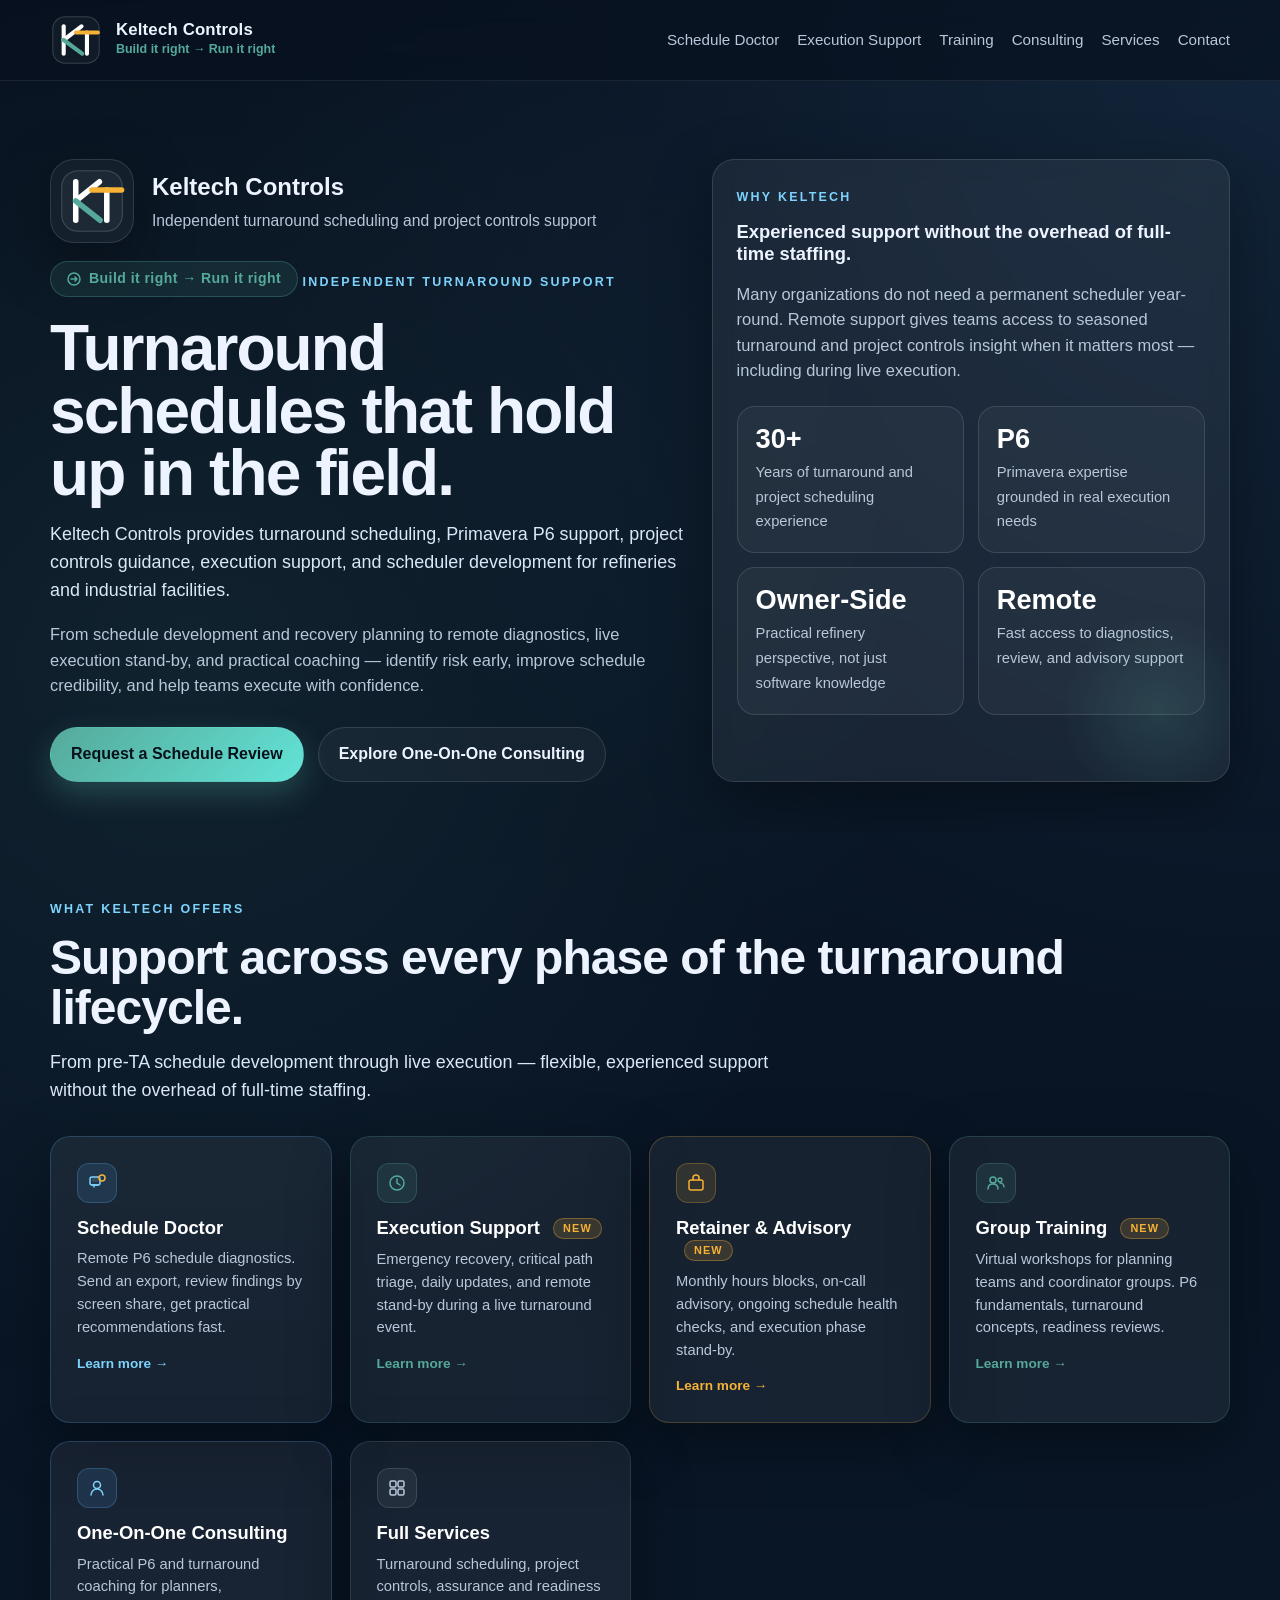
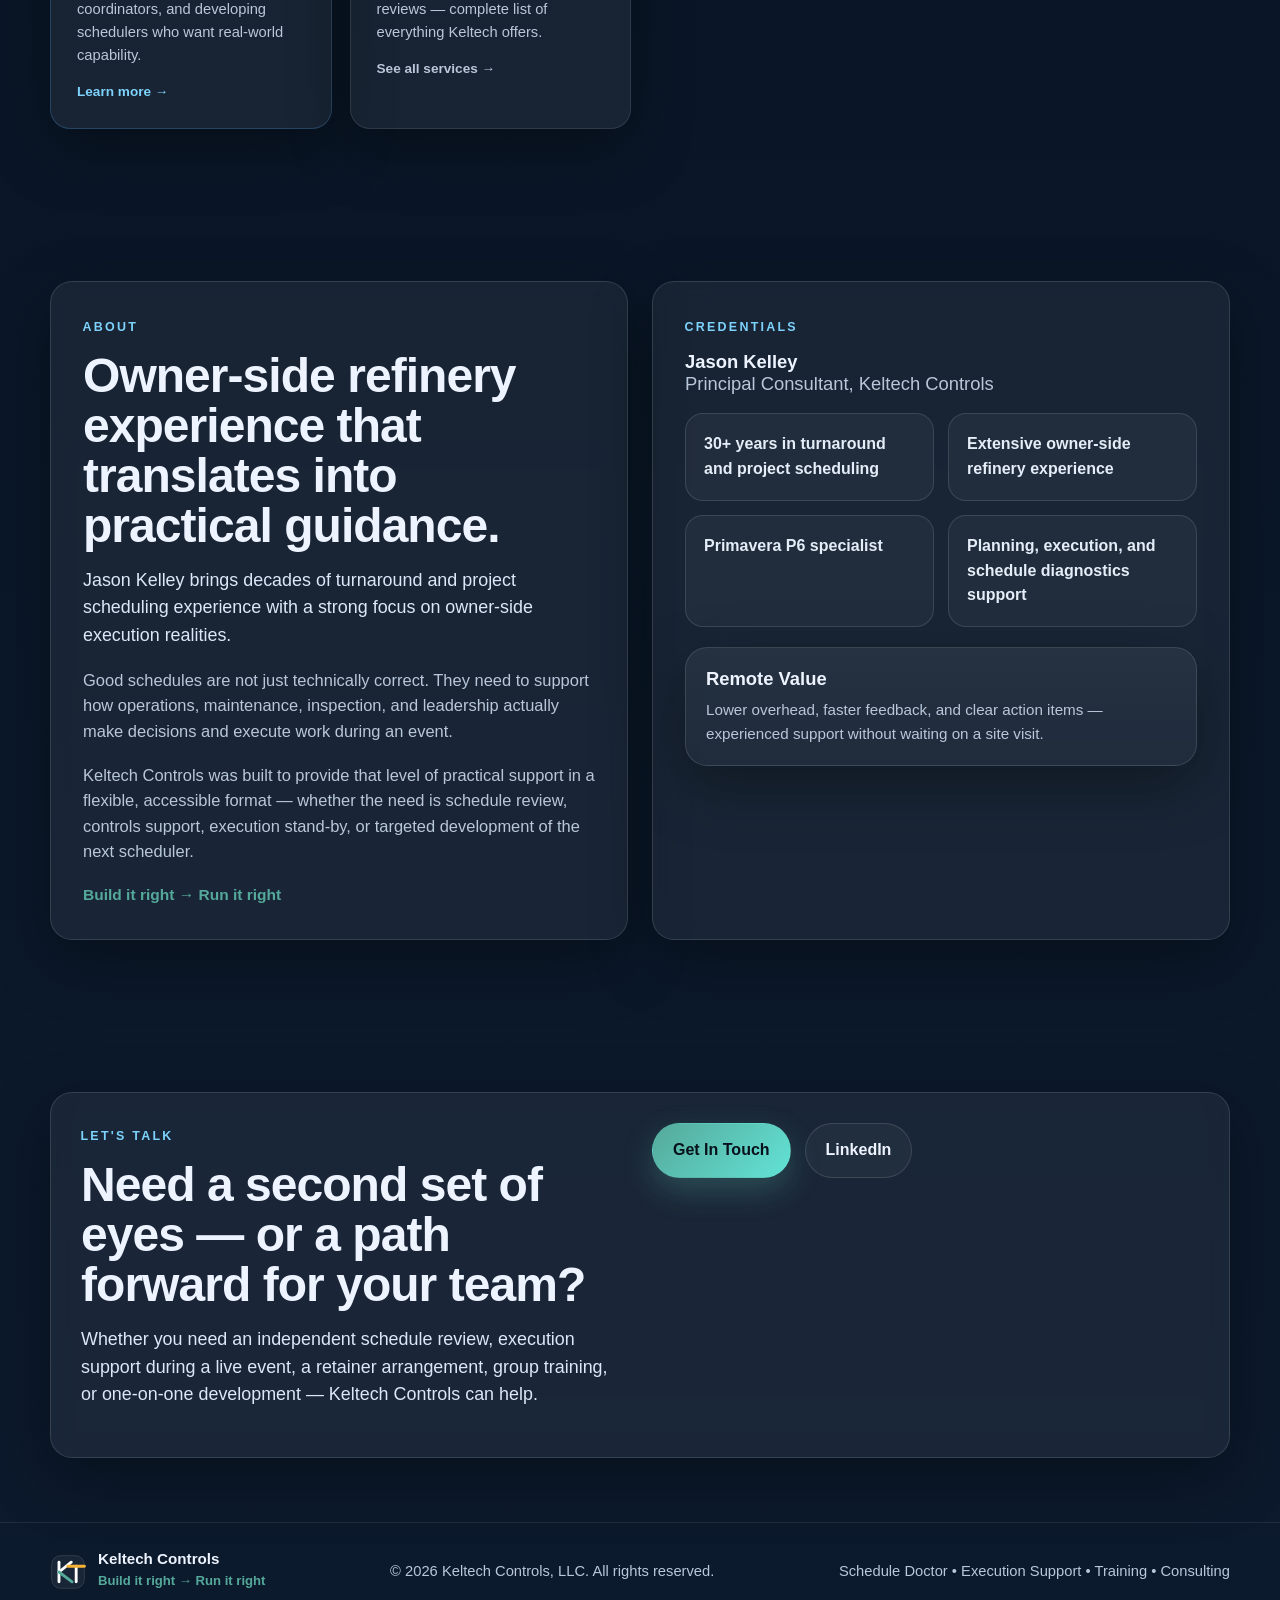
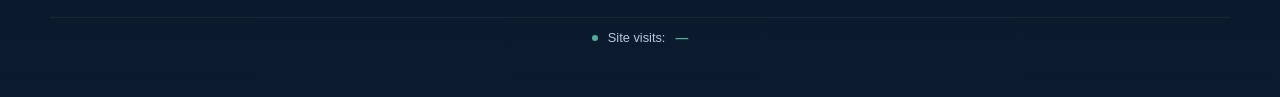
==== commit 13724496: "Update index.html" ====
--- a/index.html
+++ b/index.html
@@ -8,8 +8,9 @@
   <link rel="stylesheet" href="css/shared.css" />
   <style>
     .counter-bar{display:flex;align-items:center;justify-content:center;gap:10px;padding:10px 0 0;border-top:1px solid rgba(255,255,255,.06);margin-top:24px;width:100%}
+    .counter-dot{width:6px;height:6px;border-radius:50%;background:var(--teal);flex-shrink:0}
     .counter-label{font-size:.8rem;color:var(--muted)}
-    .counter-bar img{height:20px;border-radius:4px;vertical-align:middle}
+    .counter-num{font-size:.8rem;color:var(--teal);font-weight:700}
   </style>
 </head>
 <body>
@@ -263,11 +264,35 @@
     </div>
     <div class="container">
       <div class="counter-bar">
+        <div class="counter-dot"></div>
         <span class="counter-label">Site visits:</span>
-        <img src="https://hits.seeyoufarm.com/api/count/incr/badge.svg?url=https%3A%2F%2Fkeltechcontrols.com&count_bg=%2355A99A&title_bg=%230d1b2e&icon=&icon_color=%23ffffff&title=visits&edge_flat=false" alt="visitor count" />
+        <span class="counter-num" id="visit-count">—</span>
       </div>
     </div>
   </footer>
 
+  <script>
+    // JSONbin.io free visitor counter — works on GitHub Pages with no CORS issues
+    // BIN_ID and API_KEY are set below — see setup instructions
+    var BIN_ID = '69e0edea36566621a8bdb1b9';
+    var API_KEY = '69e0edcd10716a4d5de5c0d6';
+    var url = 'https://api.jsonbin.io/v3/b/' + BIN_ID;
+
+    fetch(url, { headers: { 'X-Master-Key': API_KEY } })
+      .then(r => r.json())
+      .then(data => {
+        var count = (data.record.count || 0) + 1;
+        document.getElementById('visit-count').textContent = count.toLocaleString();
+        return fetch(url, {
+          method: 'PUT',
+          headers: { 'Content-Type': 'application/json', 'X-Master-Key': API_KEY },
+          body: JSON.stringify({ count: count })
+        });
+      })
+      .catch(() => {
+        document.getElementById('visit-count').textContent = '—';
+      });
+  </script>
+
 </body>
 </html>
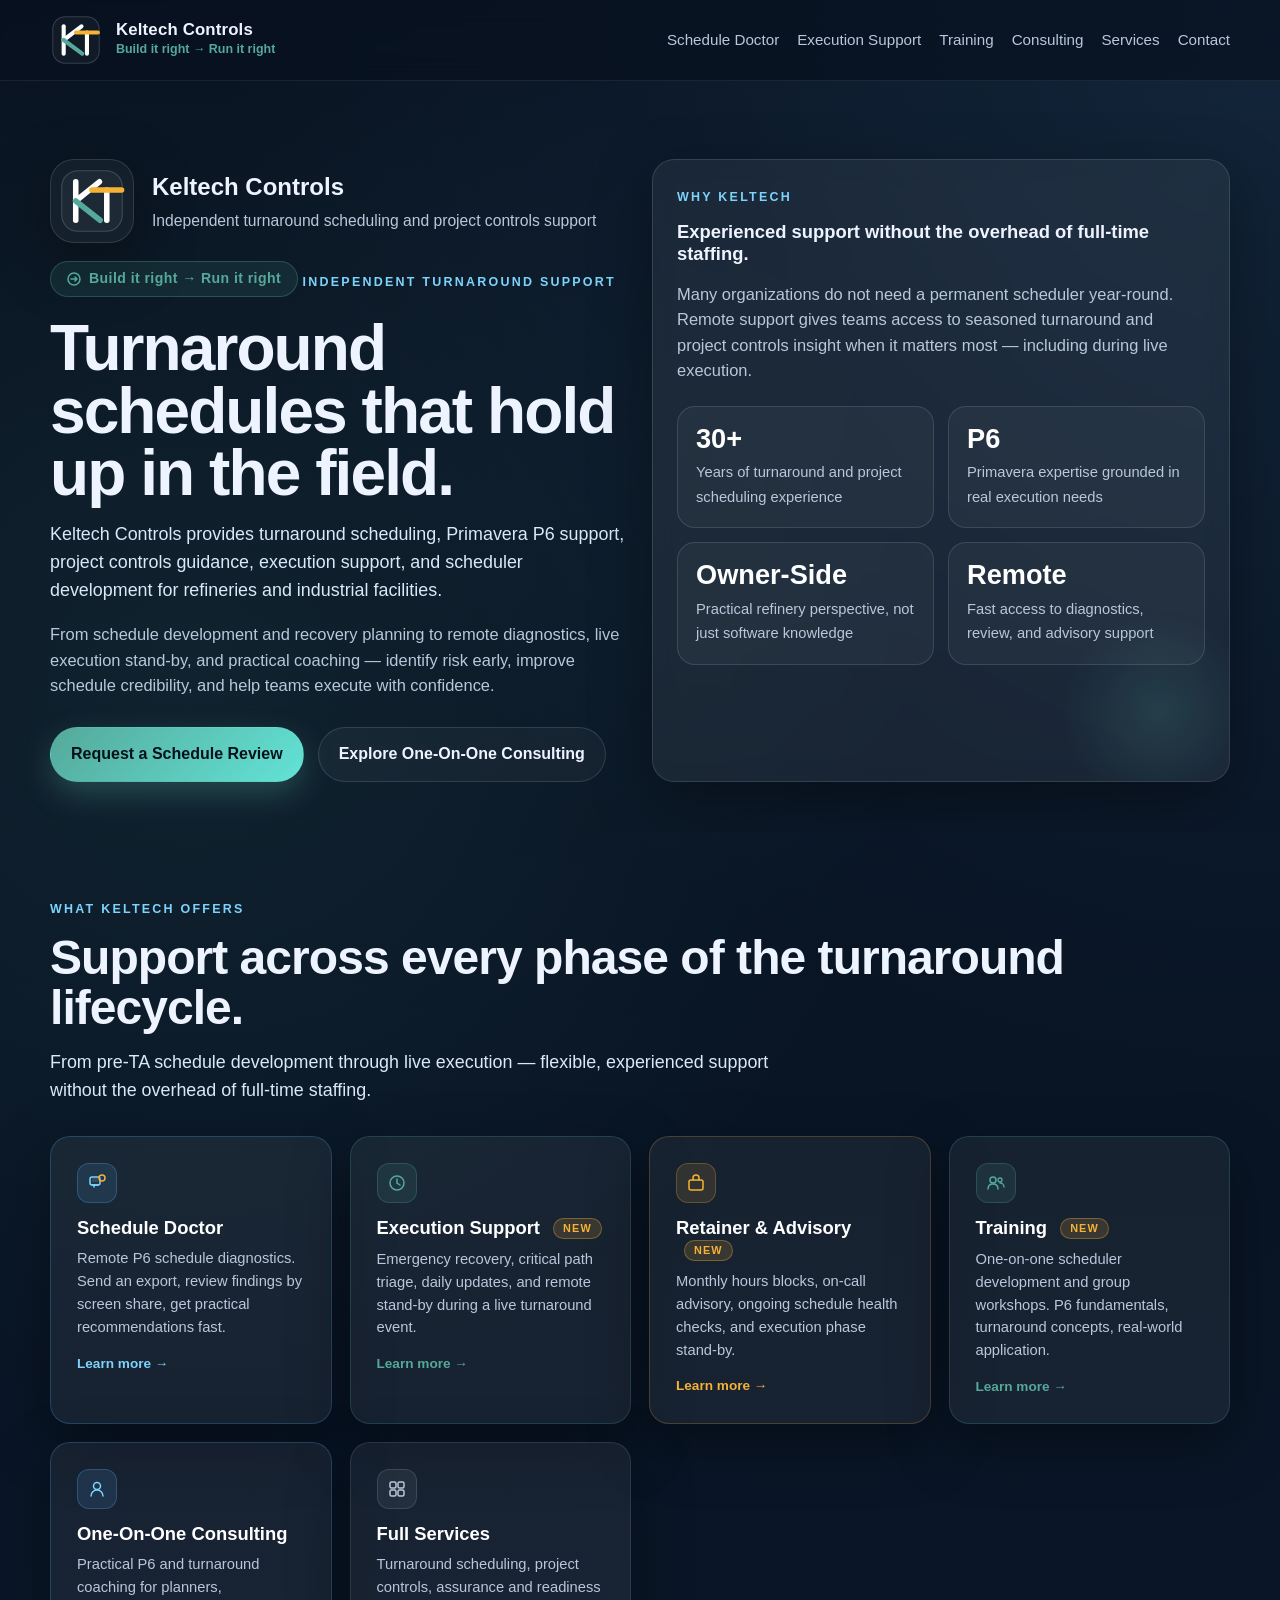
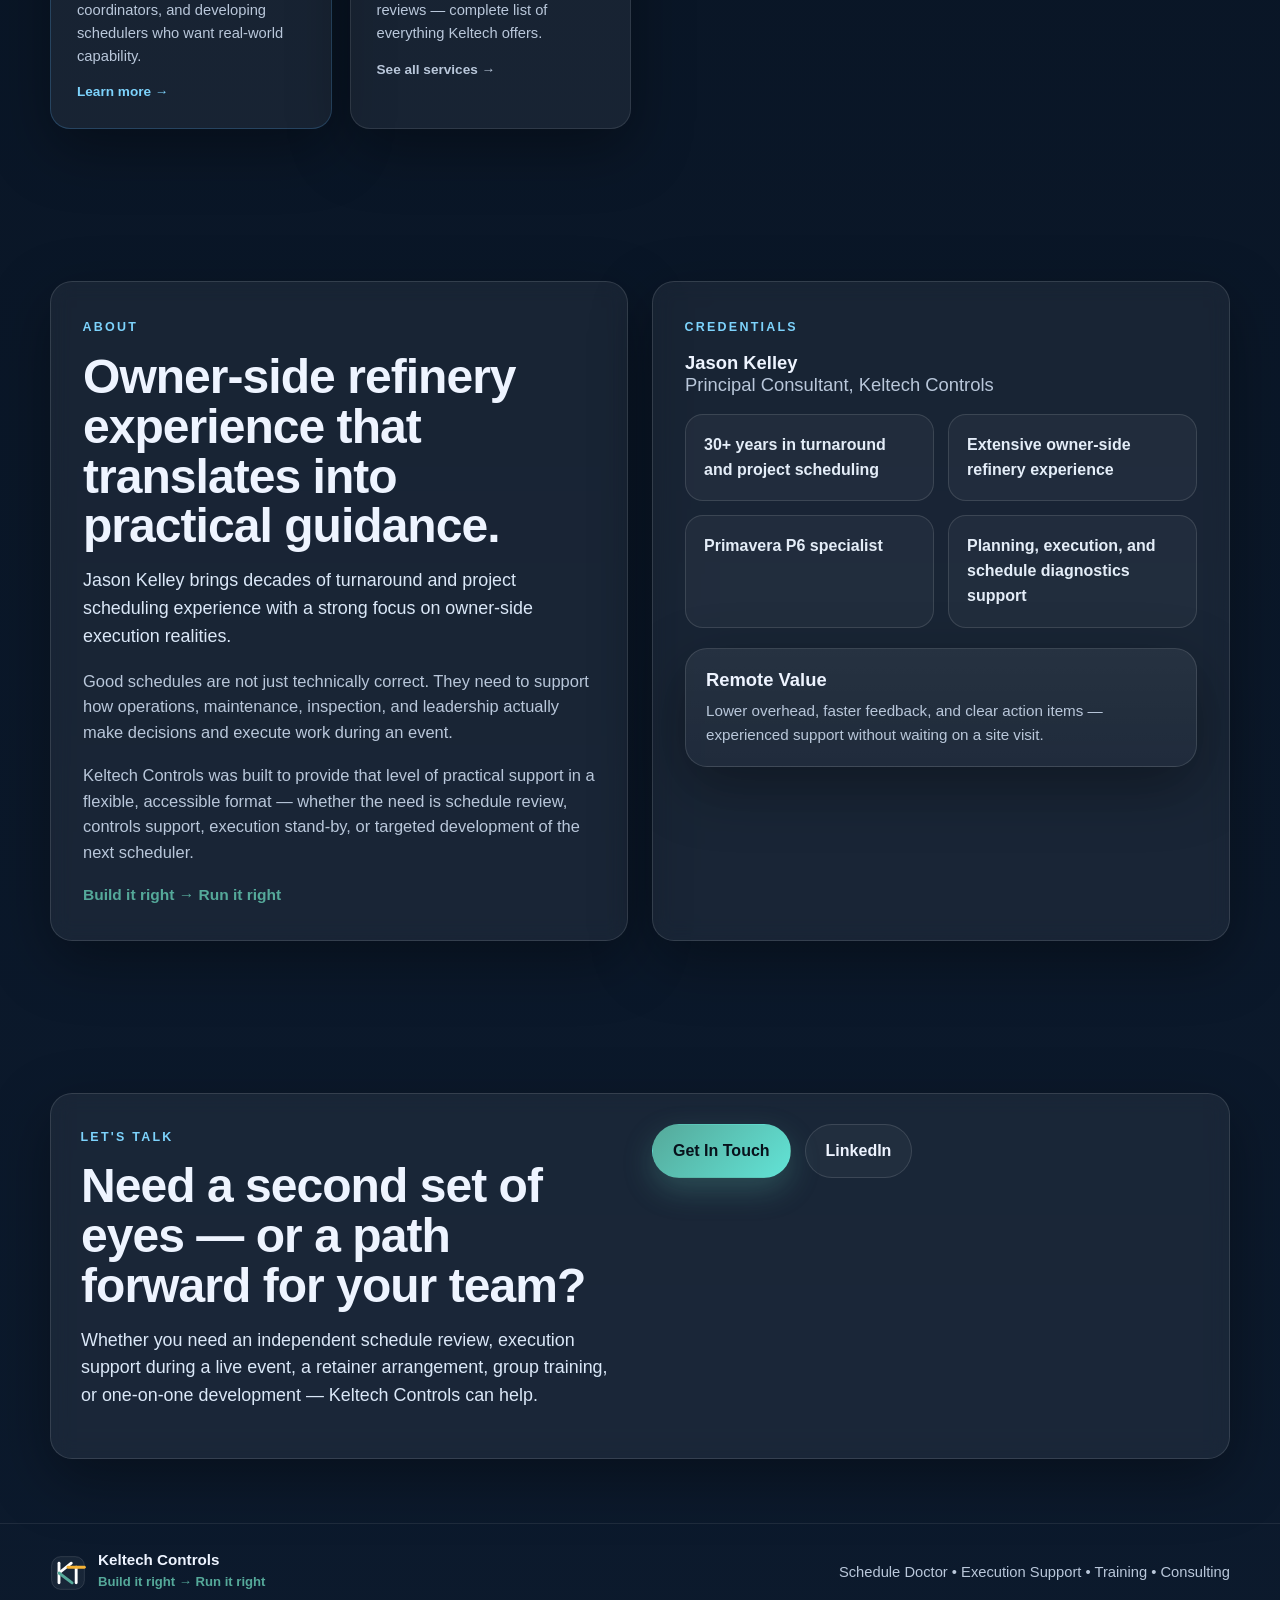
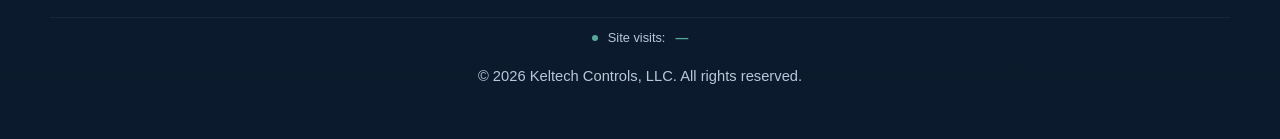
==== commit c4f07ccc: "Update index.html" ====
--- a/index.html
+++ b/index.html
@@ -7,19 +7,68 @@
   <meta name="description" content="Keltech Controls provides turnaround scheduling, Primavera P6 support, Schedule Doctor remote diagnostics, execution support, retainer advisory, group training, and one-on-one scheduler development for refineries and industrial facilities." />
   <link rel="stylesheet" href="css/shared.css" />
   <style>
+    :root{--bg:#08111f;--bg2:#0d1b2e;--panel:rgba(255,255,255,.06);--panel2:rgba(255,255,255,.04);--text:#eef4ff;--muted:#b9c7da;--line:rgba(255,255,255,.12);--blue:#5eb6ff;--blue2:#7dd3fc;--teal:#55A99A;--teal-light:#62e3d6;--gold:#F5B235;--shadow:0 20px 60px rgba(0,0,0,.35);--radius:22px;--max:1180px}
+    *{box-sizing:border-box}html{scroll-behavior:smooth}
+    body{margin:0;font-family:Inter,Segoe UI,Roboto,Arial,sans-serif;color:var(--text);background:radial-gradient(circle at top right,rgba(94,182,255,.12),transparent 30%),radial-gradient(circle at 15% 20%,rgba(85,169,154,.10),transparent 25%),linear-gradient(180deg,#08111f 0%,#091525 35%,#0c1a2d 100%);line-height:1.55}
+    a{color:inherit;text-decoration:none}
+    .container{width:min(var(--max),calc(100% - 32px));margin:0 auto}
+    .section{padding:88px 0}.section-tight{padding:64px 0}
+    .eyebrow{display:inline-block;font-size:.78rem;letter-spacing:.18em;text-transform:uppercase;color:var(--blue2);margin-bottom:14px;font-weight:700}
+    h1,h2,h3{margin:0 0 16px}
+    h1{font-size:clamp(2.4rem,5vw,5rem);line-height:.98;letter-spacing:-.03em}
+    h2{font-size:clamp(1.9rem,3.8vw,3rem);line-height:1.04;letter-spacing:-.02em}
+    h3{font-size:1.15rem;line-height:1.2}
+    p{margin:0 0 18px;color:var(--muted);font-size:1.03rem}
+    .lead{font-size:1.12rem;color:#dbe8f8}
+    .glass{background:var(--panel);border:1px solid var(--line);border-radius:var(--radius);backdrop-filter:blur(10px);box-shadow:var(--shadow)}
+    .card{padding:26px;background:var(--panel);border:1px solid var(--line);border-radius:20px;box-shadow:var(--shadow);height:100%}
+    .highlight-box{padding:28px;border-radius:22px;background:linear-gradient(180deg,rgba(255,255,255,.06),rgba(255,255,255,.03));border:1px solid var(--line);box-shadow:var(--shadow)}
+    .tagline-pill{display:inline-flex;align-items:center;gap:8px;padding:6px 16px;border-radius:999px;background:rgba(85,169,154,.12);border:1px solid rgba(85,169,154,.30);color:var(--teal);font-size:.88rem;font-weight:600;letter-spacing:.03em;margin-bottom:20px}
+    .new-badge{display:inline-block;font-size:.68rem;letter-spacing:.10em;text-transform:uppercase;font-weight:700;padding:3px 9px;border-radius:999px;background:rgba(245,178,53,.15);border:1px solid rgba(245,178,53,.35);color:var(--gold);margin-left:8px;vertical-align:middle;position:relative;top:-1px}
+    .btn-row{display:flex;flex-wrap:wrap;gap:14px;margin-top:28px}
+    .btn{display:inline-flex;align-items:center;justify-content:center;gap:10px;padding:14px 20px;border-radius:999px;font-weight:700;transition:.2s ease;border:1px solid transparent;font-size:1rem}
+    .btn-primary{background:linear-gradient(135deg,var(--teal),var(--teal-light));color:#07111b;box-shadow:0 12px 30px rgba(85,169,154,.30)}
+    .btn-primary:hover{transform:translateY(-1px)}
+    .btn-secondary{border-color:var(--line);background:rgba(255,255,255,.04);color:var(--text)}
+    .btn-secondary:hover{background:rgba(255,255,255,.08);transform:translateY(-1px)}
+    .nav-wrap{position:sticky;top:0;z-index:100;backdrop-filter:blur(14px);background:rgba(8,17,31,.72);border-bottom:1px solid rgba(255,255,255,.08)}
+    .nav{min-height:80px;display:flex;align-items:center;justify-content:space-between;gap:18px}
+    .brand{display:flex;align-items:center;gap:14px;min-width:0}
+    .brand-mark{width:52px;height:52px;flex:0 0 52px}
+    .brand-text{display:flex;flex-direction:column;min-width:0}
+    .brand-text strong{font-size:1.05rem;line-height:1.1;letter-spacing:.01em}
+    .brand-text span{font-size:.78rem;color:var(--teal);font-weight:600;white-space:nowrap;overflow:hidden;text-overflow:ellipsis}
+    .nav-links{display:flex;align-items:center;gap:18px;flex-wrap:wrap;justify-content:flex-end}
+    .nav-links a{color:var(--muted);font-size:.95rem;transition:.15s}
+    .nav-links a:hover{color:var(--text)}
+    footer{padding:28px 0 50px;border-top:1px solid rgba(255,255,255,.08)}
+    .footer-row{display:flex;align-items:center;justify-content:space-between;gap:18px;flex-wrap:wrap}
+    .footer-brand{display:flex;align-items:center;gap:12px}
+    .footer-brand-text strong{display:block;font-size:.95rem;line-height:1.1}
+    .footer-brand-text span{font-size:.82rem;color:var(--teal);font-weight:600}
+    .small{font-size:.92rem;color:var(--muted)}
+    .two-col{display:grid;grid-template-columns:1fr 1fr;gap:24px;align-items:stretch}
+    .stats{display:grid;grid-template-columns:repeat(2,1fr);gap:14px;margin-top:22px}
+    .stat{padding:18px;border-radius:18px;background:rgba(255,255,255,.04);border:1px solid var(--line)}
+    .stat strong{display:block;font-size:1.7rem;line-height:1;margin-bottom:8px;color:#fff}
+    .stat span{color:var(--muted);font-size:.92rem}
+    .credentials{display:grid;grid-template-columns:repeat(2,1fr);gap:14px;margin-top:18px}
+    .credential{padding:18px;border-radius:18px;background:rgba(255,255,255,.04);border:1px solid var(--line);font-weight:600;color:#e4edf8}
     .counter-bar{display:flex;align-items:center;justify-content:center;gap:10px;padding:10px 0 0;border-top:1px solid rgba(255,255,255,.06);margin-top:24px;width:100%}
-    .counter-dot{width:6px;height:6px;border-radius:50%;background:var(--teal);flex-shrink:0}
+    .counter-dot{width:6px;height:6px;border-radius:50%;background:var(--teal);animation:pulse 2s ease-in-out infinite;flex-shrink:0}
+    @keyframes pulse{0%,100%{opacity:1;transform:scale(1)}50%{opacity:.5;transform:scale(.8)}}
     .counter-label{font-size:.8rem;color:var(--muted)}
     .counter-num{font-size:.8rem;color:var(--teal);font-weight:700}
+    @media(max-width:980px){.two-col{grid-template-columns:1fr}}
+    @media(max-width:680px){.nav{min-height:auto;padding:14px 0;align-items:flex-start;flex-direction:column}.nav-links{justify-content:flex-start}.stats,.credentials{grid-template-columns:1fr}.section{padding:72px 0}.section-tight{padding:54px 0}}
   </style>
 </head>
 <body>
 
-  <!-- NAV -->
   <div class="nav-wrap">
     <div class="container nav">
       <a class="brand" href="index.html">
-        <svg class="brand-mark" viewBox="0 0 76 76" fill="none" xmlns="http://www.w3.org/2000/svg" aria-hidden="true">
+        <svg class="brand-mark" viewBox="0 0 76 76" fill="none" aria-hidden="true">
           <rect x="4" y="4" width="68" height="68" rx="18" fill="rgba(255,255,255,0.04)" stroke="rgba(255,255,255,0.18)" stroke-width="1.5"/>
           <line x1="20" y1="18" x2="20" y2="58" stroke="#FFFFFF" stroke-width="6" stroke-linecap="round"/>
           <line x1="20" y1="38" x2="46" y2="18" stroke="#FFFFFF" stroke-width="6" stroke-linecap="round"/>
@@ -45,13 +94,12 @@
 
   <main id="top">
 
-    <!-- HERO -->
-    <section class="hero" style="padding:78px 0 50px;overflow:hidden">
-      <div class="container" style="display:grid;grid-template-columns:1.1fr .9fr;gap:28px;align-items:stretch">
+    <section style="padding:78px 0 50px;overflow:hidden">
+      <div class="container two-col">
         <div>
           <div style="display:flex;align-items:center;gap:18px;margin-bottom:18px">
             <div style="width:84px;height:84px;flex:0 0 84px;border-radius:24px;display:grid;place-items:center;background:rgba(255,255,255,.04);border:1px solid var(--line);box-shadow:var(--shadow)" aria-hidden="true">
-              <svg viewBox="0 0 92 92" width="68" height="68" fill="none" xmlns="http://www.w3.org/2000/svg">
+              <svg viewBox="0 0 92 92" width="68" height="68" fill="none">
                 <rect x="5" y="5" width="82" height="82" rx="22" fill="rgba(255,255,255,0.04)" stroke="rgba(255,255,255,0.18)" stroke-width="1.5"/>
                 <line x1="24" y1="20" x2="24" y2="72" stroke="#FFFFFF" stroke-width="7.5" stroke-linecap="round"/>
                 <line x1="24" y1="46" x2="56" y2="20" stroke="#FFFFFF" stroke-width="7.5" stroke-linecap="round"/>
@@ -65,15 +113,10 @@
               <span style="color:var(--muted);font-size:.98rem">Independent turnaround scheduling and project controls support</span>
             </div>
           </div>
-
           <div class="tagline-pill">
-            <svg width="14" height="14" viewBox="0 0 14 14" fill="none" aria-hidden="true">
-              <circle cx="7" cy="7" r="6" stroke="#55A99A" stroke-width="1.5"/>
-              <path d="M4 7h6M8 5l2 2-2 2" stroke="#55A99A" stroke-width="1.5" stroke-linecap="round" stroke-linejoin="round"/>
-            </svg>
+            <svg width="14" height="14" viewBox="0 0 14 14" fill="none" aria-hidden="true"><circle cx="7" cy="7" r="6" stroke="#55A99A" stroke-width="1.5"/><path d="M4 7h6M8 5l2 2-2 2" stroke="#55A99A" stroke-width="1.5" stroke-linecap="round" stroke-linejoin="round"/></svg>
             Build it right &#x2192; Run it right
           </div>
-
           <div class="eyebrow">Independent Turnaround Support</div>
           <h1>Turnaround schedules that hold up in the field.</h1>
           <p class="lead">Keltech Controls provides turnaround scheduling, Primavera P6 support, project controls guidance, execution support, and scheduler development for refineries and industrial facilities.</p>
@@ -83,9 +126,8 @@
             <a class="btn btn-secondary" href="consulting.html">Explore One-On-One Consulting</a>
           </div>
         </div>
-
         <div class="glass" style="padding:24px;position:relative;overflow:hidden">
-          <div style="content:'';position:absolute;inset:auto -40px -40px auto;width:220px;height:220px;background:radial-gradient(circle,rgba(85,169,154,.18),transparent 62%);pointer-events:none"></div>
+          <div style="position:absolute;inset:auto -40px -40px auto;width:220px;height:220px;background:radial-gradient(circle,rgba(85,169,154,.18),transparent 62%);pointer-events:none"></div>
           <div class="eyebrow">Why Keltech</div>
           <h3>Experienced support without the overhead of full-time staffing.</h3>
           <p>Many organizations do not need a permanent scheduler year-round. Remote support gives teams access to seasoned turnaround and project controls insight when it matters most — including during live execution.</p>
@@ -99,18 +141,15 @@
       </div>
     </section>
 
-    <!-- SERVICES OVERVIEW GRID -->
     <section class="section-tight">
       <div class="container">
         <div class="eyebrow">What Keltech Offers</div>
         <h2>Support across every phase of the turnaround lifecycle.</h2>
         <p class="lead" style="max-width:720px">From pre-TA schedule development through live execution — flexible, experienced support without the overhead of full-time staffing.</p>
-
         <div style="display:grid;grid-template-columns:repeat(auto-fit,minmax(260px,1fr));gap:18px;margin-top:32px">
 
-          <!-- Schedule Doctor -->
-          <a href="schedule-doctor.html" style="display:block;text-decoration:none">
-            <div class="card" style="border-color:rgba(94,182,255,.22);transition:.2s ease;cursor:pointer" onmouseover="this.style.borderColor='rgba(94,182,255,.5)'" onmouseout="this.style.borderColor='rgba(94,182,255,.22)'">
+          <a href="schedule-doctor.html" style="display:block">
+            <div class="card" style="border-color:rgba(94,182,255,.22);transition:.2s ease" onmouseover="this.style.borderColor='rgba(94,182,255,.5)'" onmouseout="this.style.borderColor='rgba(94,182,255,.22)'">
               <div style="width:40px;height:40px;border-radius:12px;background:rgba(94,182,255,.12);border:1px solid rgba(94,182,255,.25);display:grid;place-items:center;margin-bottom:14px">
                 <svg width="20" height="20" viewBox="0 0 20 20" fill="none"><rect x="3" y="4" width="10" height="8" rx="2" stroke="#7DD3FC" stroke-width="1.5"/><line x1="5" y1="12" x2="11" y2="12" stroke="#7DD3FC" stroke-width="1.5" stroke-linecap="round"/><line x1="7" y1="12" x2="7" y2="14" stroke="#7DD3FC" stroke-width="1.5" stroke-linecap="round"/><line x1="5" y1="6" x2="11" y2="6" stroke="rgba(255,255,255,.2)" stroke-width="1"/><line x1="5" y1="8" x2="11" y2="8" stroke="rgba(255,255,255,.2)" stroke-width="1"/><circle cx="15" cy="5" r="3" stroke="#F5B235" stroke-width="1.5"/></svg>
               </div>
@@ -120,9 +159,8 @@
             </div>
           </a>
 
-          <!-- Execution Support -->
-          <a href="execution-support.html" style="display:block;text-decoration:none">
-            <div class="card" style="border-color:rgba(85,169,154,.22);transition:.2s ease;cursor:pointer" onmouseover="this.style.borderColor='rgba(85,169,154,.5)'" onmouseout="this.style.borderColor='rgba(85,169,154,.22)'">
+          <a href="execution-support.html" style="display:block">
+            <div class="card" style="border-color:rgba(85,169,154,.22);transition:.2s ease" onmouseover="this.style.borderColor='rgba(85,169,154,.5)'" onmouseout="this.style.borderColor='rgba(85,169,154,.22)'">
               <div style="width:40px;height:40px;border-radius:12px;background:rgba(85,169,154,.12);border:1px solid rgba(85,169,154,.25);display:grid;place-items:center;margin-bottom:14px">
                 <svg width="20" height="20" viewBox="0 0 20 20" fill="none"><circle cx="10" cy="10" r="7" stroke="#55A99A" stroke-width="1.5"/><path d="M10 6v4l3 2" stroke="#55A99A" stroke-width="1.5" stroke-linecap="round"/></svg>
               </div>
@@ -132,9 +170,8 @@
             </div>
           </a>
 
-          <!-- Retainer -->
-          <a href="execution-support.html#retainer" style="display:block;text-decoration:none">
-            <div class="card" style="border-color:rgba(245,178,53,.22);transition:.2s ease;cursor:pointer" onmouseover="this.style.borderColor='rgba(245,178,53,.5)'" onmouseout="this.style.borderColor='rgba(245,178,53,.22)'">
+          <a href="execution-support.html#retainer" style="display:block">
+            <div class="card" style="border-color:rgba(245,178,53,.22);transition:.2s ease" onmouseover="this.style.borderColor='rgba(245,178,53,.5)'" onmouseout="this.style.borderColor='rgba(245,178,53,.22)'">
               <div style="width:40px;height:40px;border-radius:12px;background:rgba(245,178,53,.12);border:1px solid rgba(245,178,53,.25);display:grid;place-items:center;margin-bottom:14px">
                 <svg width="20" height="20" viewBox="0 0 20 20" fill="none"><rect x="3" y="7" width="14" height="10" rx="2" stroke="#F5B235" stroke-width="1.5"/><path d="M7 7V5a3 3 0 016 0v2" stroke="#F5B235" stroke-width="1.5" stroke-linecap="round"/></svg>
               </div>
@@ -144,21 +181,19 @@
             </div>
           </a>
 
-          <!-- Group Training -->
-          <a href="training.html" style="display:block;text-decoration:none">
-            <div class="card" style="border-color:rgba(85,169,154,.22);transition:.2s ease;cursor:pointer" onmouseover="this.style.borderColor='rgba(85,169,154,.5)'" onmouseout="this.style.borderColor='rgba(85,169,154,.22)'">
+          <a href="training.html" style="display:block">
+            <div class="card" style="border-color:rgba(85,169,154,.22);transition:.2s ease" onmouseover="this.style.borderColor='rgba(85,169,154,.5)'" onmouseout="this.style.borderColor='rgba(85,169,154,.22)'">
               <div style="width:40px;height:40px;border-radius:12px;background:rgba(85,169,154,.12);border:1px solid rgba(85,169,154,.25);display:grid;place-items:center;margin-bottom:14px">
                 <svg width="20" height="20" viewBox="0 0 20 20" fill="none"><circle cx="7" cy="7" r="3" stroke="#55A99A" stroke-width="1.5"/><circle cx="14" cy="7" r="2" stroke="#55A99A" stroke-width="1.3"/><path d="M2 16c0-3 2-5 5-5s5 2 5 5" stroke="#55A99A" stroke-width="1.5" stroke-linecap="round"/><path d="M14 10c2 0 4 1.5 4 4" stroke="#55A99A" stroke-width="1.3" stroke-linecap="round"/></svg>
               </div>
-              <h3 style="color:#fff;margin-bottom:8px">Group Training <span class="new-badge">New</span></h3>
-              <p style="font-size:.92rem;margin:0">Virtual workshops for planning teams and coordinator groups. P6 fundamentals, turnaround concepts, readiness reviews.</p>
+              <h3 style="color:#fff;margin-bottom:8px">Training <span class="new-badge">New</span></h3>
+              <p style="font-size:.92rem;margin:0">One-on-one scheduler development and group workshops. P6 fundamentals, turnaround concepts, real-world application.</p>
               <div style="margin-top:14px;font-size:.85rem;color:var(--teal);font-weight:600">Learn more &#x2192;</div>
             </div>
           </a>
 
-          <!-- One-on-One -->
-          <a href="consulting.html" style="display:block;text-decoration:none">
-            <div class="card" style="border-color:rgba(94,182,255,.22);transition:.2s ease;cursor:pointer" onmouseover="this.style.borderColor='rgba(94,182,255,.5)'" onmouseout="this.style.borderColor='rgba(94,182,255,.22)'">
+          <a href="consulting.html" style="display:block">
+            <div class="card" style="border-color:rgba(94,182,255,.22);transition:.2s ease" onmouseover="this.style.borderColor='rgba(94,182,255,.5)'" onmouseout="this.style.borderColor='rgba(94,182,255,.22)'">
               <div style="width:40px;height:40px;border-radius:12px;background:rgba(94,182,255,.12);border:1px solid rgba(94,182,255,.25);display:grid;place-items:center;margin-bottom:14px">
                 <svg width="20" height="20" viewBox="0 0 20 20" fill="none"><circle cx="10" cy="7" r="3.5" stroke="#7DD3FC" stroke-width="1.5"/><path d="M4 17c0-3.5 2.7-6 6-6s6 2.5 6 6" stroke="#7DD3FC" stroke-width="1.5" stroke-linecap="round"/></svg>
               </div>
@@ -168,9 +203,8 @@
             </div>
           </a>
 
-          <!-- Full Services -->
-          <a href="services.html" style="display:block;text-decoration:none">
-            <div class="card" style="border-color:rgba(255,255,255,.10);transition:.2s ease;cursor:pointer" onmouseover="this.style.borderColor='rgba(255,255,255,.25)'" onmouseout="this.style.borderColor='rgba(255,255,255,.10)'">
+          <a href="services.html" style="display:block">
+            <div class="card" style="border-color:rgba(255,255,255,.10);transition:.2s ease" onmouseover="this.style.borderColor='rgba(255,255,255,.25)'" onmouseout="this.style.borderColor='rgba(255,255,255,.10)'">
               <div style="width:40px;height:40px;border-radius:12px;background:rgba(255,255,255,.06);border:1px solid rgba(255,255,255,.12);display:grid;place-items:center;margin-bottom:14px">
                 <svg width="20" height="20" viewBox="0 0 20 20" fill="none"><rect x="3" y="3" width="6" height="6" rx="1.5" stroke="#b9c7da" stroke-width="1.5"/><rect x="11" y="3" width="6" height="6" rx="1.5" stroke="#b9c7da" stroke-width="1.5"/><rect x="3" y="11" width="6" height="6" rx="1.5" stroke="#b9c7da" stroke-width="1.5"/><rect x="11" y="11" width="6" height="6" rx="1.5" stroke="#b9c7da" stroke-width="1.5"/></svg>
               </div>
@@ -184,7 +218,6 @@
       </div>
     </section>
 
-    <!-- ABOUT SNIPPET -->
     <section class="section">
       <div class="container two-col">
         <div class="glass" style="padding:32px">
@@ -195,7 +228,6 @@
           <p>Keltech Controls was built to provide that level of practical support in a flexible, accessible format — whether the need is schedule review, controls support, execution stand-by, or targeted development of the next scheduler.</p>
           <p style="color:var(--teal);font-weight:600;font-size:.97rem;margin-bottom:0">Build it right &#x2192; Run it right</p>
         </div>
-
         <div class="glass" style="padding:32px">
           <div class="eyebrow">Credentials</div>
           <h3>Jason Kelley<br><span style="color:var(--muted);font-weight:400">Principal Consultant, Keltech Controls</span></h3>
@@ -213,7 +245,6 @@
       </div>
     </section>
 
-    <!-- CONTACT -->
     <section id="contact" class="section-tight">
       <div class="container">
         <div class="glass" style="padding:30px">
@@ -228,7 +259,6 @@
                 <a class="btn btn-primary" href="contact.html">Get In Touch</a>
                 <a class="btn btn-secondary" href="https://www.linkedin.com/in/jason-kelley-pmp-21aa15128" target="_blank" rel="noopener">LinkedIn</a>
               </div>
-
             </div>
           </div>
         </div>
@@ -237,61 +267,60 @@
 
   </main>
 
-  <!-- FOOTER -->
   <footer>
-    <div class="container footer-row">
-      <div class="footer-brand">
-        <svg viewBox="0 0 44 44" width="36" height="36" fill="none" xmlns="http://www.w3.org/2000/svg" aria-hidden="true">
-          <rect x="2" y="2" width="40" height="40" rx="11" fill="rgba(255,255,255,0.05)" stroke="rgba(255,255,255,0.15)" stroke-width="1"/>
-          <line x1="11" y1="10" x2="11" y2="34" stroke="#FFFFFF" stroke-width="3.5" stroke-linecap="round"/>
-          <line x1="11" y1="22" x2="26" y2="10" stroke="#FFFFFF" stroke-width="3.5" stroke-linecap="round"/>
-          <line x1="11" y1="22" x2="27" y2="34" stroke="#55A99A" stroke-width="3.5" stroke-linecap="round"/>
-          <line x1="32" y1="15" x2="32" y2="34" stroke="#FFFFFF" stroke-width="3.5" stroke-linecap="round"/>
-          <line x1="22" y1="15" x2="42" y2="15" stroke="#F5B235" stroke-width="3.5" stroke-linecap="round"/>
-        </svg>
-        <div class="footer-brand-text">
-          <strong>Keltech Controls</strong>
-          <span>Build it right &#x2192; Run it right</span>
-        </div>
-      </div>
-      <div class="small" style="text-align:center">&#169; 2026 Keltech Controls, LLC. All rights reserved.</div>
-      <div class="small" style="text-align:right">
-        <a href="schedule-doctor.html" style="color:var(--muted)">Schedule Doctor</a> &#x2022;
-        <a href="execution-support.html" style="color:var(--muted)">Execution Support</a> &#x2022;
-        <a href="training.html" style="color:var(--muted)">Training</a> &#x2022;
-        <a href="consulting.html" style="color:var(--muted)">Consulting</a>
-      </div>
-    </div>
     <div class="container">
+      <div class="footer-row">
+        <div class="footer-brand">
+          <svg viewBox="0 0 44 44" width="36" height="36" fill="none" aria-hidden="true">
+            <rect x="2" y="2" width="40" height="40" rx="11" fill="rgba(255,255,255,0.05)" stroke="rgba(255,255,255,0.15)" stroke-width="1"/>
+            <line x1="11" y1="10" x2="11" y2="34" stroke="#FFFFFF" stroke-width="3.5" stroke-linecap="round"/>
+            <line x1="11" y1="22" x2="26" y2="10" stroke="#FFFFFF" stroke-width="3.5" stroke-linecap="round"/>
+            <line x1="11" y1="22" x2="27" y2="34" stroke="#55A99A" stroke-width="3.5" stroke-linecap="round"/>
+            <line x1="32" y1="15" x2="32" y2="34" stroke="#FFFFFF" stroke-width="3.5" stroke-linecap="round"/>
+            <line x1="22" y1="15" x2="42" y2="15" stroke="#F5B235" stroke-width="3.5" stroke-linecap="round"/>
+          </svg>
+          <div class="footer-brand-text">
+            <strong>Keltech Controls</strong>
+            <span>Build it right &#x2192; Run it right</span>
+          </div>
+        </div>
+        <div class="small" style="text-align:right">
+          <a href="schedule-doctor.html" style="color:var(--muted)">Schedule Doctor</a> &#x2022;
+          <a href="execution-support.html" style="color:var(--muted)">Execution Support</a> &#x2022;
+          <a href="training.html" style="color:var(--muted)">Training</a> &#x2022;
+          <a href="consulting.html" style="color:var(--muted)">Consulting</a>
+        </div>
+      </div>
       <div class="counter-bar">
         <div class="counter-dot"></div>
         <span class="counter-label">Site visits:</span>
         <span class="counter-num" id="visit-count">—</span>
       </div>
+      <div style="text-align:center;margin-top:16px">
+        <span class="small">&#169; 2026 Keltech Controls, LLC. All rights reserved.</span>
+      </div>
     </div>
   </footer>
 
   <script>
-    // JSONbin.io free visitor counter — works on GitHub Pages with no CORS issues
-    // BIN_ID and API_KEY are set below — see setup instructions
-    var BIN_ID = '69e0edea36566621a8bdb1b9';
-    var API_KEY = '69e0edcd10716a4d5de5c0d6';
-    var url = 'https://api.jsonbin.io/v3/b/' + BIN_ID;
-
-    fetch(url, { headers: { 'X-Master-Key': API_KEY } })
-      .then(r => r.json())
-      .then(data => {
-        var count = (data.record.count || 0) + 1;
+    // Using JSONbin public bin — no API key needed, no CORS issues
+    var BIN = '69e0edea36566621a8bdb1b9';
+    var url = 'https://api.jsonbin.io/v3/b/' + BIN;
+    fetch(url + '/latest', { headers: { 'X-Access-Key': '$2a$10$opbsKgHo7iAQs1BfKMqj1.ppZ4kPK6qx3cvJgRNC/LAzoJjJ7Pyci' } })
+      .then(function(r){ return r.json(); })
+      .then(function(data){
+        var count = ((data.record && data.record.count) || 0) + 1;
         document.getElementById('visit-count').textContent = count.toLocaleString();
-        return fetch(url, {
+        fetch(url, {
           method: 'PUT',
-          headers: { 'Content-Type': 'application/json', 'X-Master-Key': API_KEY },
+          headers: {
+            'Content-Type': 'application/json',
+            'X-Access-Key': '$2a$10$opbsKgHo7iAQs1BfKMqj1.ppZ4kPK6qx3cvJgRNC/LAzoJjJ7Pyci'
+          },
           body: JSON.stringify({ count: count })
         });
       })
-      .catch(() => {
-        document.getElementById('visit-count').textContent = '—';
-      });
+      .catch(function(){ document.getElementById('visit-count').textContent = '—'; });
   </script>
 
 </body>
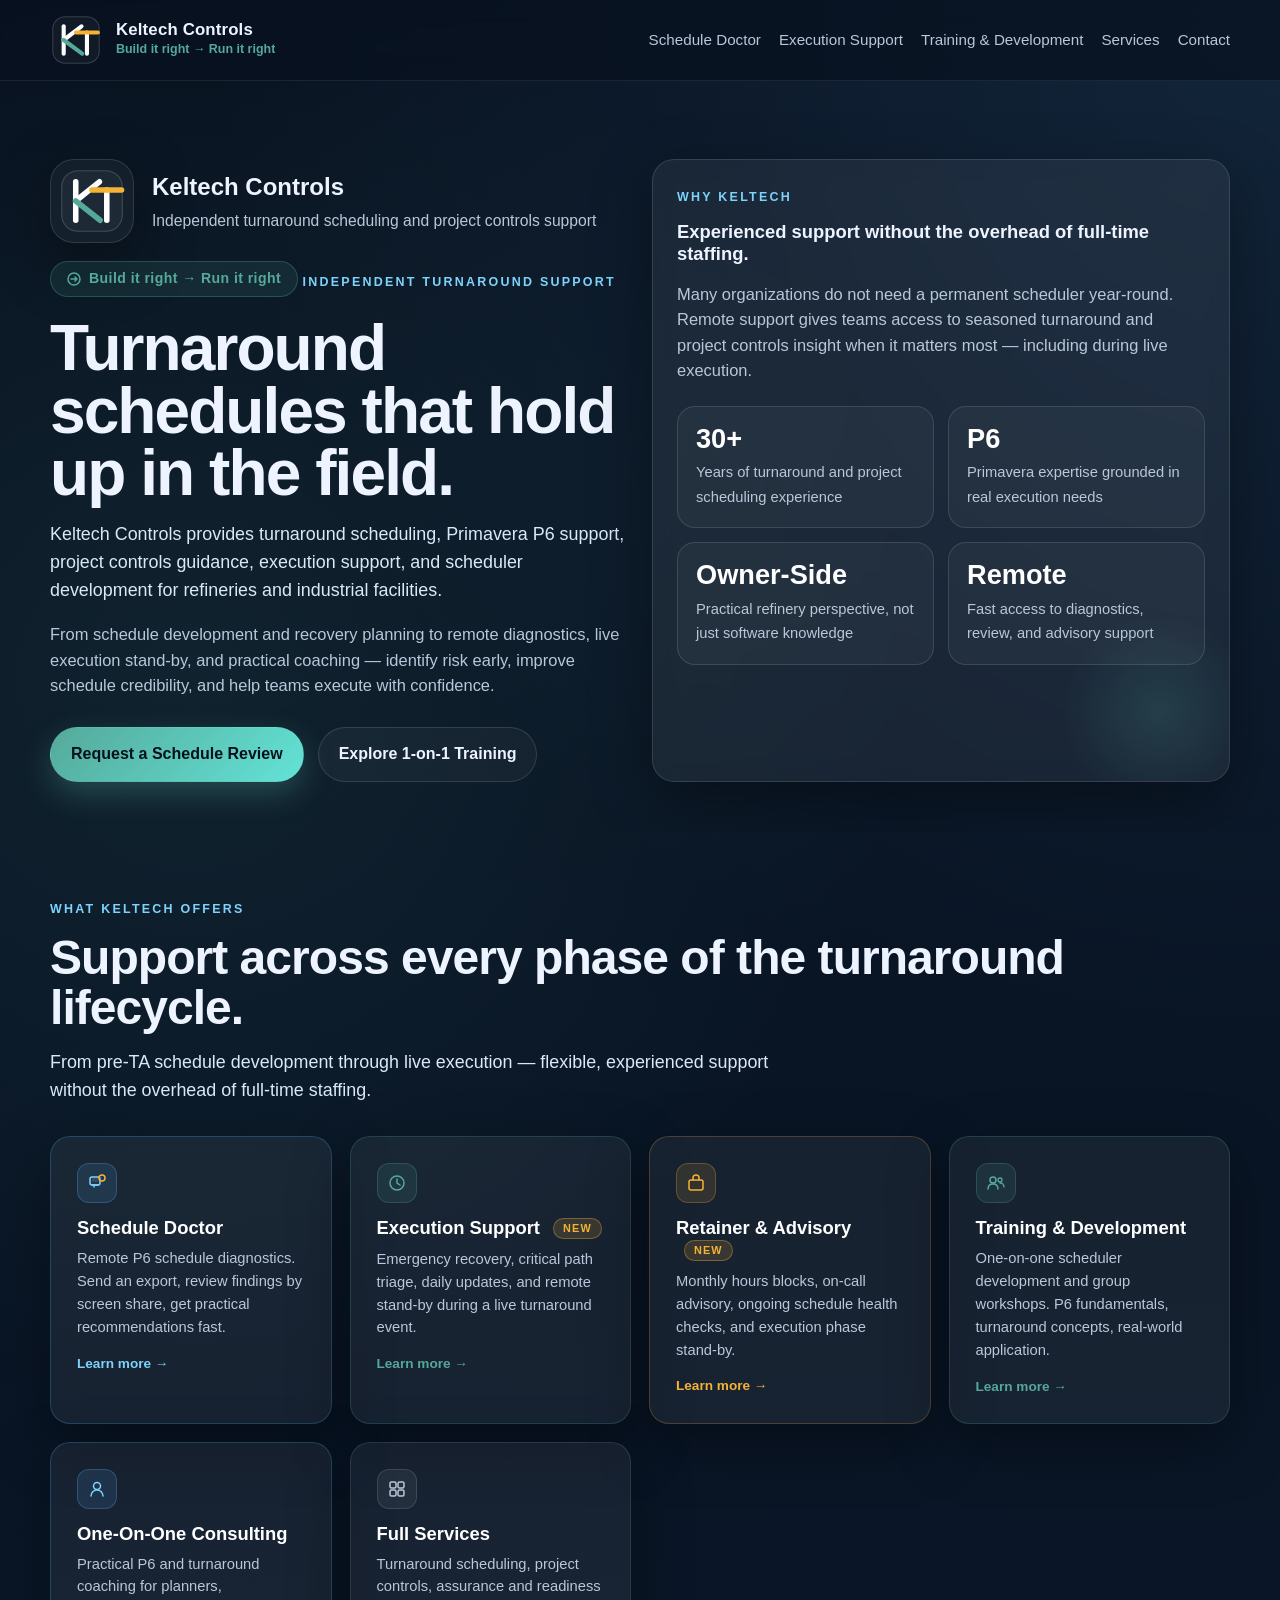
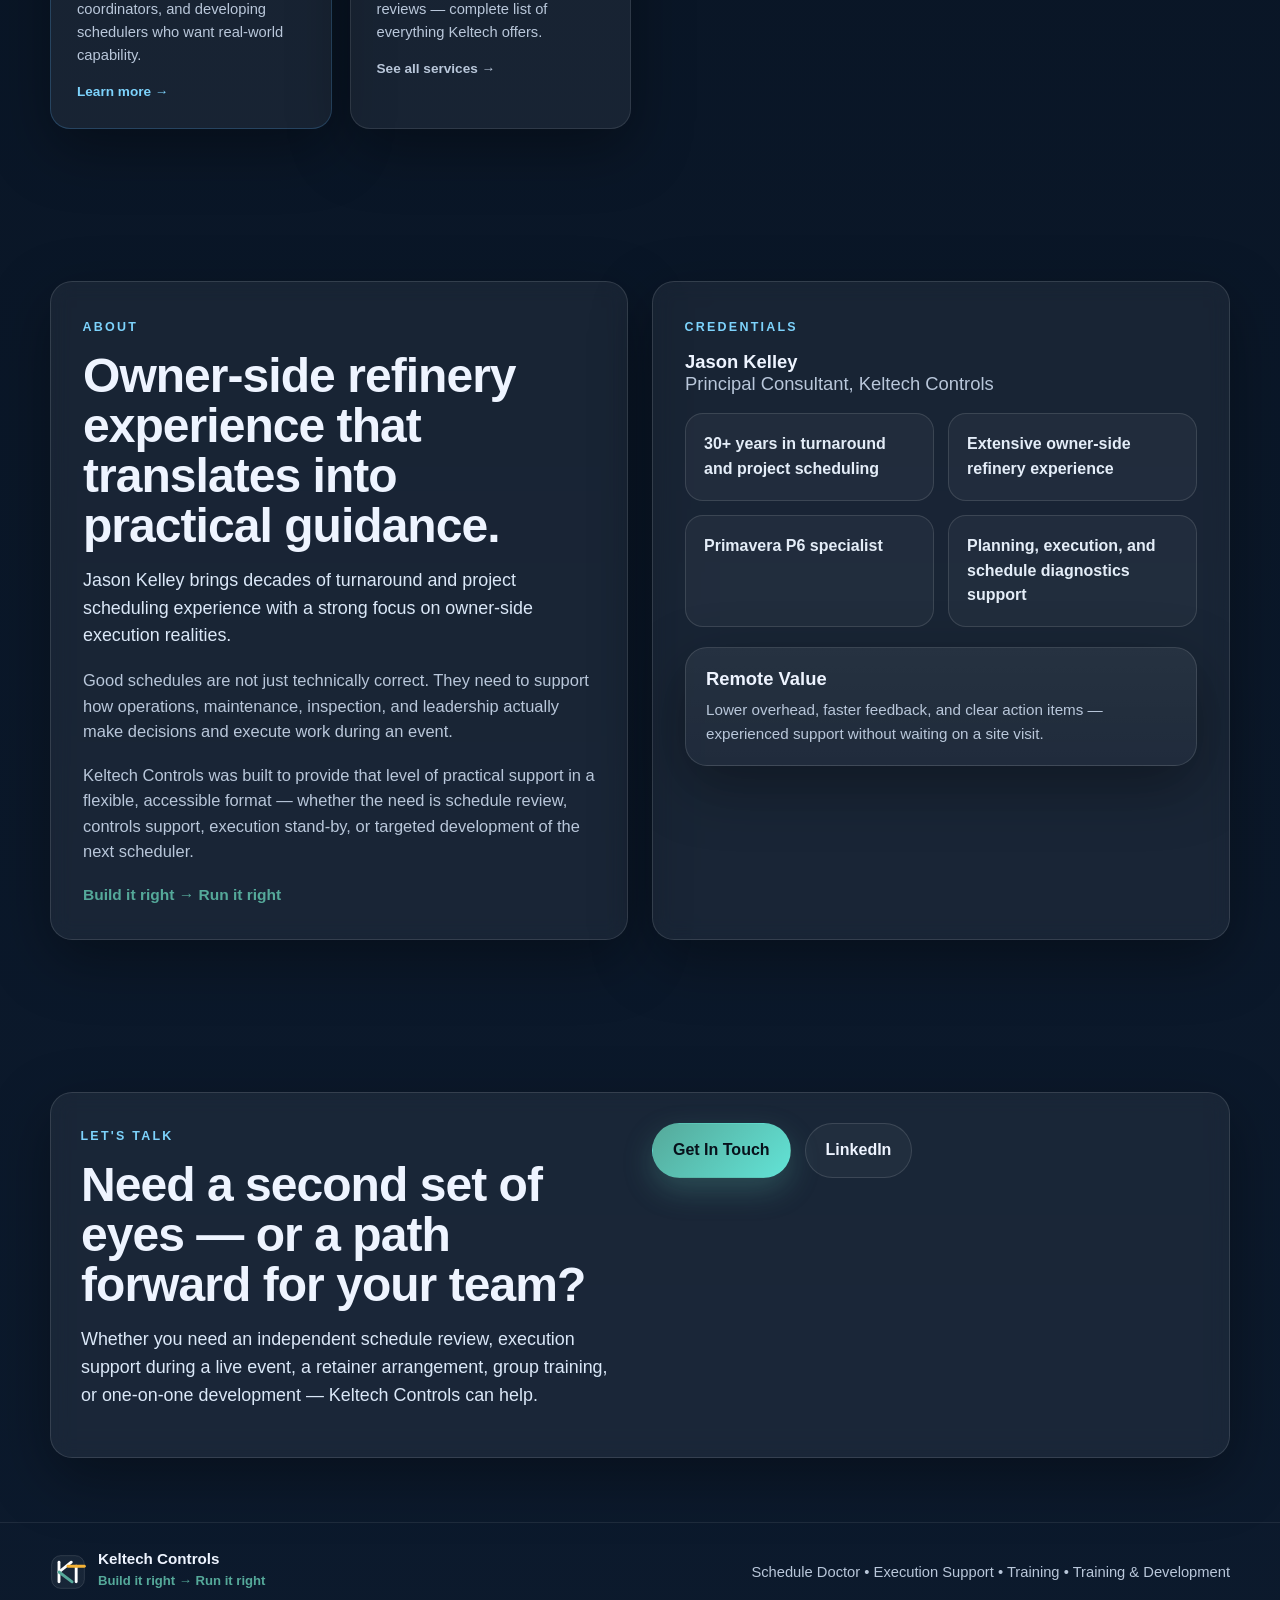
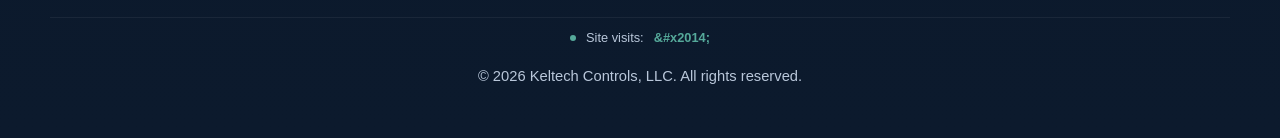
==== commit b85585de: "Update index.html" ====
--- a/index.html
+++ b/index.html
@@ -84,8 +84,8 @@
       <nav class="nav-links">
         <a href="schedule-doctor.html">Schedule Doctor</a>
         <a href="execution-support.html">Execution Support</a>
-        <a href="training.html">Training</a>
-        <a href="consulting.html">Consulting</a>
+        <a href="training.html">Training &amp; Development</a>
+        
         <a href="services.html">Services</a>
         <a href="contact.html">Contact</a>
       </nav>
@@ -123,7 +123,7 @@
           <p>From schedule development and recovery planning to remote diagnostics, live execution stand-by, and practical coaching — identify risk early, improve schedule credibility, and help teams execute with confidence.</p>
           <div class="btn-row">
             <a class="btn btn-primary" href="contact.html">Request a Schedule Review</a>
-            <a class="btn btn-secondary" href="consulting.html">Explore One-On-One Consulting</a>
+            <a class="btn btn-secondary" href="training.html#one-on-one">Explore 1-on-1 Training</a>
           </div>
         </div>
         <div class="glass" style="padding:24px;position:relative;overflow:hidden">
@@ -186,13 +186,13 @@
               <div style="width:40px;height:40px;border-radius:12px;background:rgba(85,169,154,.12);border:1px solid rgba(85,169,154,.25);display:grid;place-items:center;margin-bottom:14px">
                 <svg width="20" height="20" viewBox="0 0 20 20" fill="none"><circle cx="7" cy="7" r="3" stroke="#55A99A" stroke-width="1.5"/><circle cx="14" cy="7" r="2" stroke="#55A99A" stroke-width="1.3"/><path d="M2 16c0-3 2-5 5-5s5 2 5 5" stroke="#55A99A" stroke-width="1.5" stroke-linecap="round"/><path d="M14 10c2 0 4 1.5 4 4" stroke="#55A99A" stroke-width="1.3" stroke-linecap="round"/></svg>
               </div>
-              <h3 style="color:#fff;margin-bottom:8px">Training <span class="new-badge">New</span></h3>
+              <h3 style="color:#fff;margin-bottom:8px">Training &amp; Development</h3>
               <p style="font-size:.92rem;margin:0">One-on-one scheduler development and group workshops. P6 fundamentals, turnaround concepts, real-world application.</p>
               <div style="margin-top:14px;font-size:.85rem;color:var(--teal);font-weight:600">Learn more &#x2192;</div>
             </div>
           </a>
 
-          <a href="consulting.html" style="display:block">
+          <a href="training.html#one-on-one" style="display:block">
             <div class="card" style="border-color:rgba(94,182,255,.22);transition:.2s ease" onmouseover="this.style.borderColor='rgba(94,182,255,.5)'" onmouseout="this.style.borderColor='rgba(94,182,255,.22)'">
               <div style="width:40px;height:40px;border-radius:12px;background:rgba(94,182,255,.12);border:1px solid rgba(94,182,255,.25);display:grid;place-items:center;margin-bottom:14px">
                 <svg width="20" height="20" viewBox="0 0 20 20" fill="none"><circle cx="10" cy="7" r="3.5" stroke="#7DD3FC" stroke-width="1.5"/><path d="M4 17c0-3.5 2.7-6 6-6s6 2.5 6 6" stroke="#7DD3FC" stroke-width="1.5" stroke-linecap="round"/></svg>
@@ -288,13 +288,13 @@
           <a href="schedule-doctor.html" style="color:var(--muted)">Schedule Doctor</a> &#x2022;
           <a href="execution-support.html" style="color:var(--muted)">Execution Support</a> &#x2022;
           <a href="training.html" style="color:var(--muted)">Training</a> &#x2022;
-          <a href="consulting.html" style="color:var(--muted)">Consulting</a>
+          <a href="training.html" style="color:var(--muted)">Training &amp; Development</a>
         </div>
       </div>
       <div class="counter-bar">
         <div class="counter-dot"></div>
         <span class="counter-label">Site visits:</span>
-        <span class="counter-num" id="visit-count">—</span>
+        <span class="counter-num" id="visit-count">&#x2014;</span>
       </div>
       <div style="text-align:center;margin-top:16px">
         <span class="small">&#169; 2026 Keltech Controls, LLC. All rights reserved.</span>
@@ -303,7 +303,6 @@
   </footer>
 
   <script>
-    // Using JSONbin public bin — no API key needed, no CORS issues
     var BIN = '69e0edea36566621a8bdb1b9';
     var url = 'https://api.jsonbin.io/v3/b/' + BIN;
     fetch(url + '/latest', { headers: { 'X-Access-Key': '$2a$10$opbsKgHo7iAQs1BfKMqj1.ppZ4kPK6qx3cvJgRNC/LAzoJjJ7Pyci' } })
@@ -320,7 +319,7 @@
           body: JSON.stringify({ count: count })
         });
       })
-      .catch(function(){ document.getElementById('visit-count').textContent = '—'; });
+      .catch(function(){ document.getElementById('visit-count').textContent = '&#x2014;'; });
   </script>
 
 </body>
